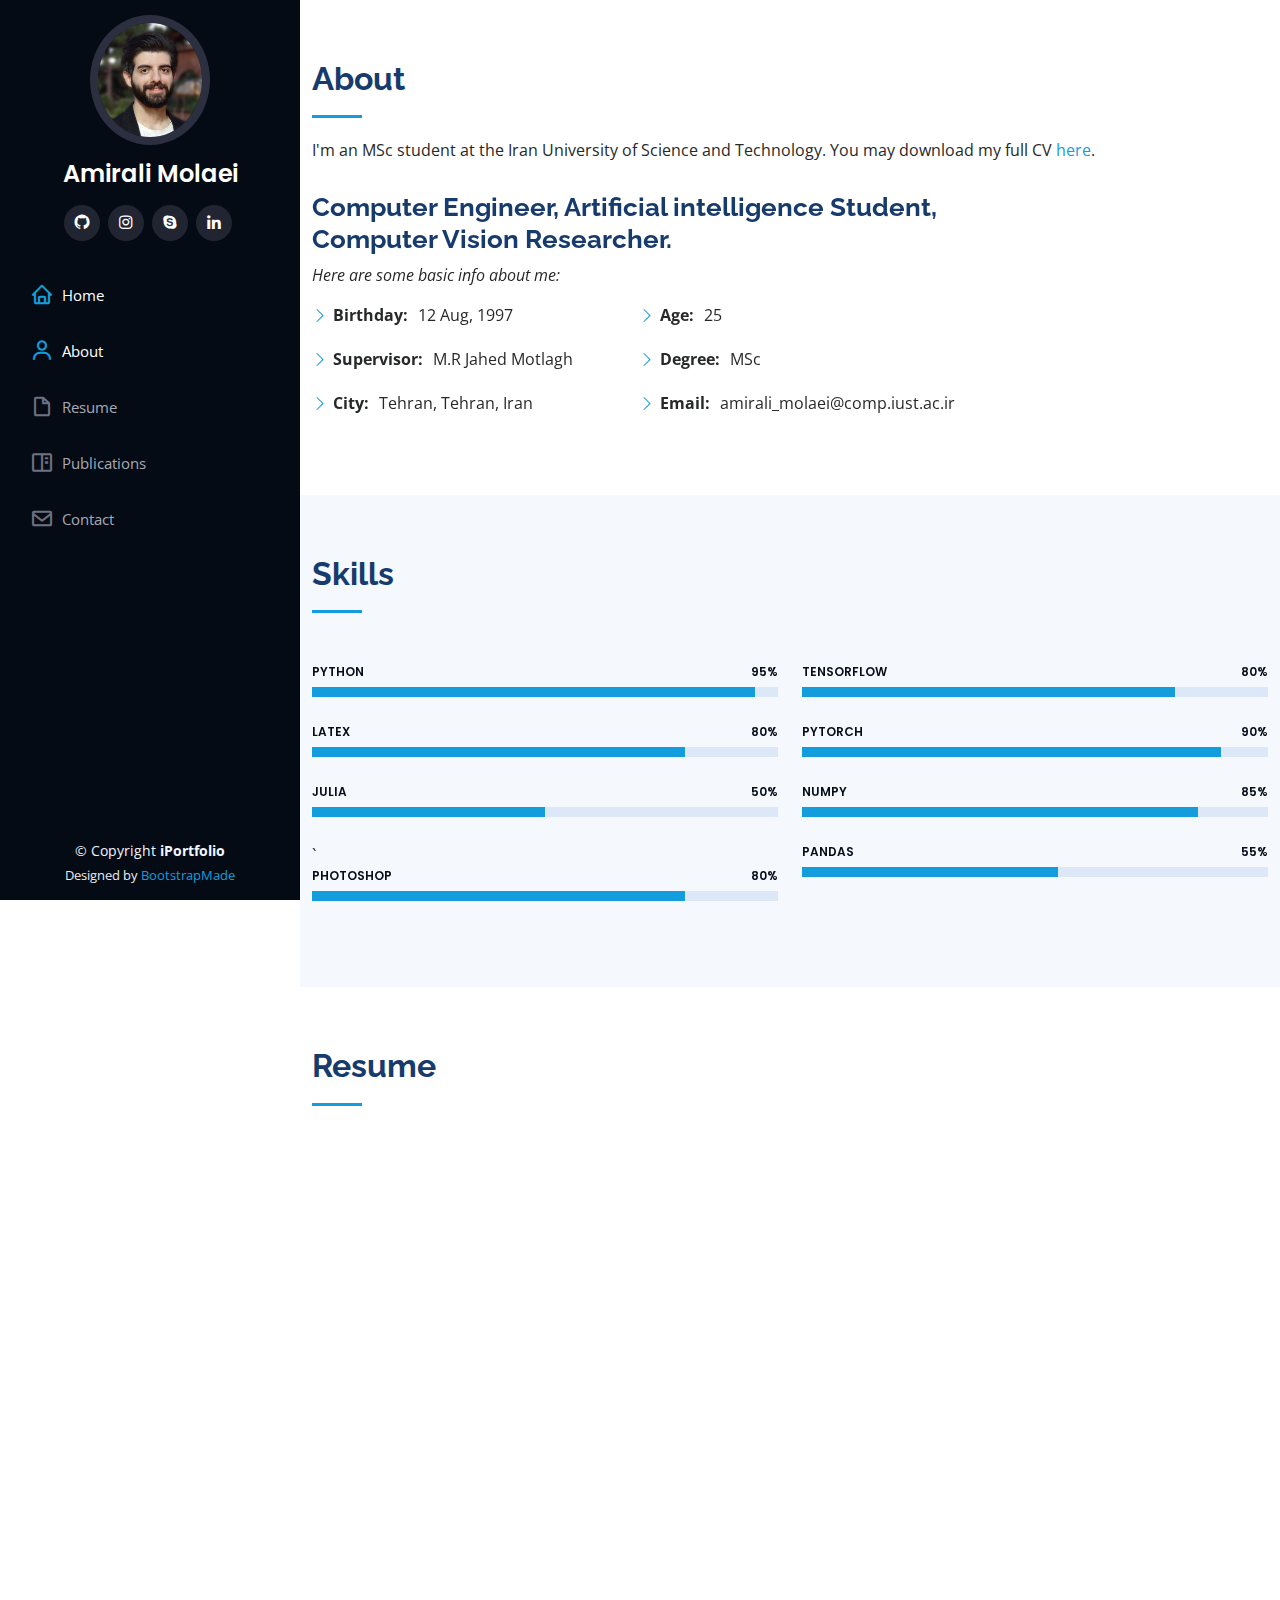
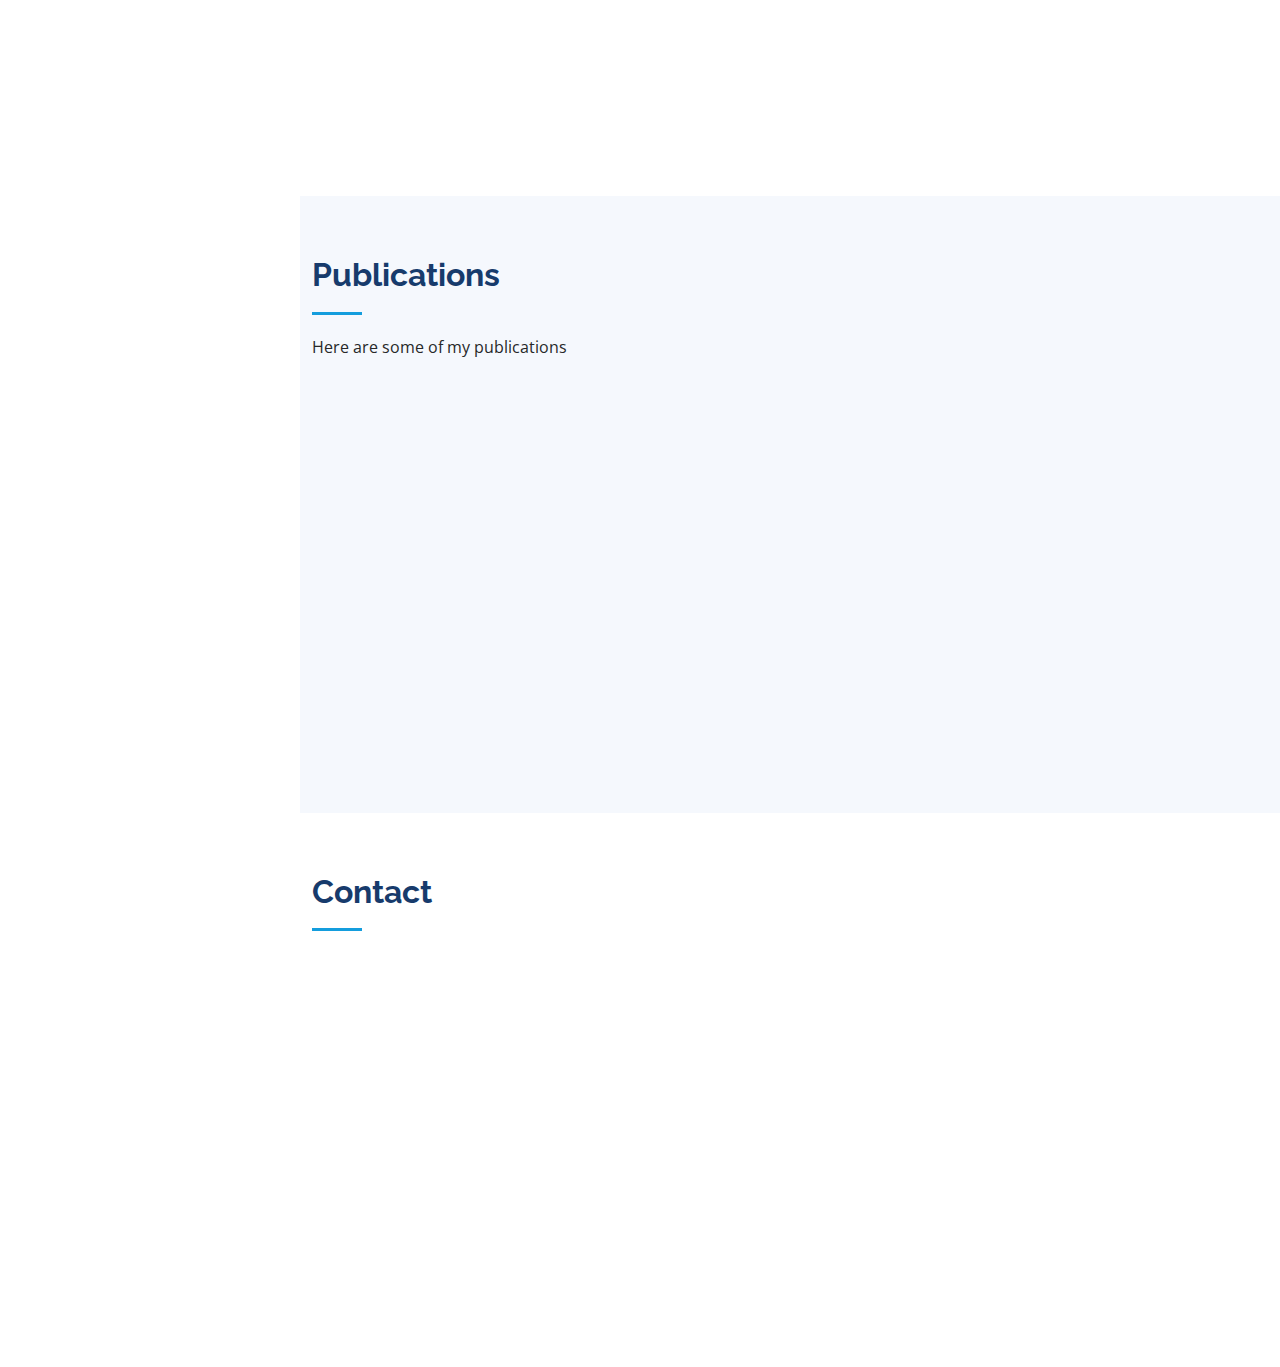
==== index.html @ cfbe80a5 "Update index.html" ====
<!DOCTYPE html>
<html lang="en">

<head>
  <meta charset="utf-8">
  <meta content="width=device-width, initial-scale=1.0" name="viewport">

  <title>Amirali Molaei</title>
  <meta content="" name="description">
  <meta content="" name="keywords">

  <!-- Favicons -->
  <link href="Images/Letter.jpg" rel="icon">
  <link href="Images/Icon.jpg" rel="apple-touch-icon">

  <!-- Google Fonts -->
  <link href="https://fonts.googleapis.com/css?family=Open+Sans:300,300i,400,400i,600,600i,700,700i|Raleway:300,300i,400,400i,500,500i,600,600i,700,700i|Poppins:300,300i,400,400i,500,500i,600,600i,700,700i" rel="stylesheet">

  <!-- Vendor CSS Files -->
  <link href="assets/vendor/aos/aos.css" rel="stylesheet">
  <link href="assets/vendor/bootstrap/css/bootstrap.min.css" rel="stylesheet">
  <link href="assets/vendor/bootstrap-icons/bootstrap-icons.css" rel="stylesheet">
  <link href="assets/vendor/boxicons/css/boxicons.min.css" rel="stylesheet">
  <link href="assets/vendor/glightbox/css/glightbox.min.css" rel="stylesheet">
  <link href="assets/vendor/swiper/swiper-bundle.min.css" rel="stylesheet">

  <!-- Template Main CSS File -->
  <link href="assets/css/style.css" rel="stylesheet">

  <!-- =======================================================
  * Template Name: iPortfolio - v3.10.0
  * Template URL: https://bootstrapmade.com/iportfolio-bootstrap-portfolio-websites-template/
  * Author: BootstrapMade.com
  * License: https://bootstrapmade.com/license/
  ======================================================== -->
</head>

<body>

  <!-- ======= Mobile nav toggle button ======= -->
  <i class="bi bi-list mobile-nav-toggle d-xl-none"></i>

  <!-- ======= Header ======= -->
  <header id="header">
    <div class="d-flex flex-column">

      <div class="profile">
        <img src="Images/profile.jpg" alt="" class="img-fluid rounded-circle">
        <h1 class="text-light"><a href="index.html">Amirali Molaei</a></h1>
        <div class="social-links mt-3 text-center">
          <a href="https://github.com/AmiraliMolaei" class="github"><i class="bx bxl-github"></i></a>
          <a href="https://instagram.com/amirali_molaei" class="instagram"><i class="bx bxl-instagram"></i></a>
          <a href="https://join.skype.com/invite/HNROWaKJ2WNg" class="google-plus"><i class="bx bxl-skype"></i></a>
          <a href="https://www.linkedin.com/in/amirali-molaei-1bbb83159/" class="linkedin"><i class="bx bxl-linkedin"></i></a>
        </div>
      </div>

      <nav id="navbar" class="nav-menu navbar">
        <ul>
          <li><a href="#hero" class="nav-link scrollto active"><i class="bx bx-home"></i> <span>Home</span></a></li>
          <li><a href="#about" class="nav-link scrollto"><i class="bx bx-user"></i> <span>About</span></a></li>
          <li><a href="#resume" class="nav-link scrollto"><i class="bx bx-file-blank"></i> <span>Resume</span></a></li>
          <li><a href="#publications" class="nav-link scrollto"><i class="bx bx-book-content"></i> <span>Publications</span></a></li>
          <!-- <li><a href="#services" class="nav-link scrollto"><i class="bx bx-server"></i> <span>Services</span></a></li> -->
          <li><a href="#contact" class="nav-link scrollto"><i class="bx bx-envelope"></i> <span>Contact</span></a></li>
        </ul>
      </nav><!-- .nav-menu -->
    </div>
  </header><!-- End Header -->

  <main id="main">

    <!-- ======= About Section ======= -->
    <section id="about" class="about">
      <div class="container">

        <div class="section-title">
          <h2>About</h2>
          <p>I'm an MSc student at the Iran University of Science and Technology. You may download my full CV <a href="./CV.pdf">here</a>.</p>
        </div>

        <div class="row">
          
          <div class="col-lg-8 pt-4 pt-lg-0 content" data-aos="fade-right">
            <h3>Computer Engineer, Artificial intelligence Student, Computer Vision Researcher.</h3>
            <p class="fst-italic">
              Here are some basic info about me:
            </p>
            <div class="row">
              <div class="col-lg-6">
                <ul>
                  <li><i class="bi bi-chevron-right"></i> <strong>Birthday:</strong> <span>12 Aug, 1997</span></li>
                  <li><i class="bi bi-chevron-right"></i> <strong>Supervisor:</strong> <span>M.R Jahed Motlagh</span></li>
                  <li><i class="bi bi-chevron-right"></i> <strong>City:</strong> <span>Tehran, Tehran, Iran</span></li>
                  <!-- <li><i class="bi bi-chevron-right"></i> <strong>Website:</strong> <span></span></li> -->
                  
                </ul>
              </div>
              <div class="col-lg-6">
                <ul>
                  <li><i class="bi bi-chevron-right"></i> <strong>Age:</strong> <span>25</span></li>
                  <li><i class="bi bi-chevron-right"></i> <strong>Degree:</strong> <span>MSc</span></li>
                  <li><i class="bi bi-chevron-right"></i> <strong>Email:</strong> <span>amirali_molaei@comp.iust.ac.ir</span></li>
                  <!-- <li><i class="bi bi-chevron-right"></i> <strong>Freelance:</strong> <span>Available</span></li> -->
                </ul>
              </div>
            </div>
            <p>
            
            </p>
          </div>
	<div class="col-lg-4" data-aos="fade-left">
            <img src="Images/20230603_201415_01.jpg" class="img-fluid" alt="" width="300">
         </div>
        </div>

      </div>
    </section><!-- End About Section -->

    <!-- ======= Facts Section ======= -->
    <!-- <section id="facts" class="facts">
      <div class="container">

        <div class="section-title">
          <h2>Facts</h2>
          <p>Magnam dolores commodi suscipit. Necessitatibus eius consequatur ex aliquid fuga eum quidem. Sit sint consectetur velit. Quisquam quos quisquam cupiditate. Et nemo qui impedit suscipit alias ea. Quia fugiat sit in iste officiis commodi quidem hic quas.</p>
        </div>

        <div class="row no-gutters">

          <div class="col-lg-3 col-md-6 d-md-flex align-items-md-stretch" data-aos="fade-up">
            <div class="count-box">
              <i class="bi bi-emoji-smile"></i>
              <span data-purecounter-start="0" data-purecounter-end="232" data-purecounter-duration="1" class="purecounter"></span>
              <p><strong>Happy Clients</strong> consequuntur quae</p>
            </div>
          </div>

          <div class="col-lg-3 col-md-6 d-md-flex align-items-md-stretch" data-aos="fade-up" data-aos-delay="100">
            <div class="count-box">
              <i class="bi bi-journal-richtext"></i>
              <span data-purecounter-start="0" data-purecounter-end="521" data-purecounter-duration="1" class="purecounter"></span>
              <p><strong>Projects</strong> adipisci atque cum quia aut</p>
            </div>
          </div>

          <div class="col-lg-3 col-md-6 d-md-flex align-items-md-stretch" data-aos="fade-up" data-aos-delay="200">
            <div class="count-box">
              <i class="bi bi-headset"></i>
              <span data-purecounter-start="0" data-purecounter-end="1453" data-purecounter-duration="1" class="purecounter"></span>
              <p><strong>Hours Of Support</strong> aut commodi quaerat</p>
            </div>
          </div>

          <div class="col-lg-3 col-md-6 d-md-flex align-items-md-stretch" data-aos="fade-up" data-aos-delay="300">
            <div class="count-box">
              <i class="bi bi-people"></i>
              <span data-purecounter-start="0" data-purecounter-end="32" data-purecounter-duration="1" class="purecounter"></span>
              <p><strong>Hard Workers</strong> rerum asperiores dolor</p>
            </div>
          </div>

        </div>

      </div>
    </section> -->

    <!-- ======= Skills Section ======= -->
    <section id="skills" class="skills section-bg">
      <div class="container">

        <div class="section-title">
          <h2>Skills</h2>
          <!-- <p>I started programming at the age of 12.</p> -->
        </div>

        <div class="row skills-content">

          <div class="col-lg-6" data-aos="fade-up">

            <div class="progress">
              <span class="skill">Python<i class="val">95%</i></span>
              <div class="progress-bar-wrap">
                <div class="progress-bar" role="progressbar" aria-valuenow="95" aria-valuemin="0" aria-valuemax="100"></div>
              </div>
            </div>
		  
            <div class="progress">
              <span class="skill">LaTeX<i class="val">80%</i></span>
              <div class="progress-bar-wrap">
                <div class="progress-bar" role="progressbar" aria-valuenow="80" aria-valuemin="0" aria-valuemax="100"></div>
              </div>
            </div>

	   <div class="progress">
              <span class="skill">Julia<i class="val">50%</i></span>
              <div class="progress-bar-wrap">
                <div class="progress-bar" role="progressbar" aria-valuenow="50" aria-valuemin="0" aria-valuemax="100"></div>
              </div>
           </div>

	`  <div class="progress">
              <span class="skill">PhotoShop<i class="val">80%</i></span>
              <div class="progress-bar-wrap">
                <div class="progress-bar" role="progressbar" aria-valuenow="80" aria-valuemin="0" aria-valuemax="100"></div>
              </div>
           </div>


          </div>

          <div class="col-lg-6" data-aos="fade-up" data-aos-delay="100">

            <div class="progress">
              <span class="skill">TensorFlow <i class="val">80%</i></span>
              <div class="progress-bar-wrap">
                <div class="progress-bar" role="progressbar" aria-valuenow="80" aria-valuemin="0" aria-valuemax="100"></div>
              </div>
            </div>

            <div class="progress">
              <span class="skill">PyTorch <i class="val">90%</i></span>
              <div class="progress-bar-wrap">
                <div class="progress-bar" role="progressbar" aria-valuenow="90" aria-valuemin="0" aria-valuemax="100"></div>
              </div>
            </div>

            <div class="progress">
              <span class="skill">NumPy <i class="val">85%</i></span>
              <div class="progress-bar-wrap">
                <div class="progress-bar" role="progressbar" aria-valuenow="85" aria-valuemin="0" aria-valuemax="100"></div>
              </div>
            </div>

            <div class="progress">
              <span class="skill">Pandas <i class="val">55%</i></span>
              <div class="progress-bar-wrap">
                <div class="progress-bar" role="progressbar" aria-valuenow="55" aria-valuemin="0" aria-valuemax="100"></div>
              </div>
            </div>

          </div>

        </div>

      </div>
    </section><!-- End Skills Section -->

    <!-- ======= Resume Section ======= -->
    <section id="resume" class="resume">
      <div class="container">

        <div class="section-title">
          <h2>Resume</h2>
          <!-- <p></p> -->
        </div>

        <div class="row">
          <div class="col-lg-6" data-aos="fade-up">
            <h3 class="resume-title">Sumary</h3>
            <div class="resume-item pb-0">
              <h4>Amirali Molaei</h4>
              <p><em>Currently, an MSc student at the Iran University of Science and Technology. 
		      My research is concentrated on developing Scene Recognition systems offering accurate and explainable recognition, 
		      as well as the application of computer vision algorithms in the field of medicine, such as Vision Transformers and Implicit Neural Representations.</em></p>
	      <p><em>I'm also familiar with the implementation of Tranformer models in various Natural Language Tasks and Reinforcement Learning algorithms.</em></p>
              <ul>
                <li>Tehran, Iran</li>
                <li>amirali_molaei@comp.iust.ac.ir</li>
              </ul>
            </div>
	 </div>
	 <div class="col-lg-6" data-aos="fade-up">
            <h3 class="resume-title">Education</h3>

            <div class="resume-item">
              <h4>MSc of Computer Science</h4>
              <h5>2020 - present</h5>
              <p><em>Iran University of Science and Technology, Tehran, Iran</em></p>
              <p>Started my master program in Artificial Intelligence with Dr. M.R Jahed Motlagh as my superviser. 
		      My thesis focuses on designing Transformer-based models using a contrastive learning approach to detect sarcasm in natural language texts.</p>
            </div>
            
            <div class="resume-item">
              <h4>Bachelors' Degree in Mechanical Engineering</h4>
              <h5>2015 - 2019</h5>
              <p><em>Islamic Azad University, Tehran, Iran</em></p>
              <p></p>
            </div>

            <div class="resume-item">
              <h4>Highschool</h4>
              <h5>2012 - 2015</h5>
              <p><em>Seyyed Razi highschool, Tehran, Iran</em></p>
              <p></p>
            </div>
            
          </div>
      </div>
    </div>
    </section><!-- End Resume Section -->

    <!-- ======= Portfolio Section ======= -->
    <!-- <section id="publications" class="portfolio section-bg">
      <div class="container">

        <div class="section-title">
          <h2>Publications</h2>
          <p>Magnam dolores commodi suscipit. Necessitatibus eius consequatur ex aliquid fuga eum quidem. Sit sint consectetur velit. Quisquam quos quisquam cupiditate. Et nemo qui impedit suscipit alias ea. Quia fugiat sit in iste officiis commodi quidem hic quas.</p>
        </div>

        <div class="row" data-aos="fade-up">
          <div class="col-lg-12 d-flex justify-content-center">
            <ul id="portfolio-flters">
              <li data-filter="*" class="filter-active">All</li>
              <li data-filter=".filter-app">App</li>
              <li data-filter=".filter-card">Card</li>
              <li data-filter=".filter-web">Web</li>
            </ul>
          </div>
        </div>

        <div class="row portfolio-container" data-aos="fade-up" data-aos-delay="100">

          <div class="col-lg-4 col-md-6 portfolio-item filter-app">
            <div class="portfolio-wrap">
              <img src="assets/img/portfolio/portfolio-1.jpg" class="img-fluid" alt="">
              <div class="portfolio-links">
                <a href="assets/img/portfolio/portfolio-1.jpg" data-gallery="portfolioGallery" class="portfolio-lightbox" title="App 1"><i class="bx bx-plus"></i></a>
                <a href="portfolio-details.html" title="More Details"><i class="bx bx-link"></i></a>
              </div>
            </div>
          </div>

          <div class="col-lg-4 col-md-6 portfolio-item filter-web">
            <div class="portfolio-wrap">
              <img src="assets/img/portfolio/portfolio-2.jpg" class="img-fluid" alt="">
              <div class="portfolio-links">
                <a href="assets/img/portfolio/portfolio-2.jpg" data-gallery="portfolioGallery" class="portfolio-lightbox" title="Web 3"><i class="bx bx-plus"></i></a>
                <a href="portfolio-details.html" title="More Details"><i class="bx bx-link"></i></a>
              </div>
            </div>
          </div>

          <div class="col-lg-4 col-md-6 portfolio-item filter-app">
            <div class="portfolio-wrap">
              <img src="assets/img/portfolio/portfolio-3.jpg" class="img-fluid" alt="">
              <div class="portfolio-links">
                <a href="assets/img/portfolio/portfolio-3.jpg" data-gallery="portfolioGallery" class="portfolio-lightbox" title="App 2"><i class="bx bx-plus"></i></a>
                <a href="portfolio-details.html" title="More Details"><i class="bx bx-link"></i></a>
              </div>
            </div>
          </div>

          <div class="col-lg-4 col-md-6 portfolio-item filter-card">
            <div class="portfolio-wrap">
              <img src="assets/img/portfolio/portfolio-4.jpg" class="img-fluid" alt="">
              <div class="portfolio-links">
                <a href="assets/img/portfolio/portfolio-4.jpg" data-gallery="portfolioGallery" class="portfolio-lightbox" title="Card 2"><i class="bx bx-plus"></i></a>
                <a href="portfolio-details.html" title="More Details"><i class="bx bx-link"></i></a>
              </div>
            </div>
          </div>

          <div class="col-lg-4 col-md-6 portfolio-item filter-web">
            <div class="portfolio-wrap">
              <img src="assets/img/portfolio/portfolio-5.jpg" class="img-fluid" alt="">
              <div class="portfolio-links">
                <a href="assets/img/portfolio/portfolio-5.jpg" data-gallery="portfolioGallery" class="portfolio-lightbox" title="Web 2"><i class="bx bx-plus"></i></a>
                <a href="portfolio-details.html" title="More Details"><i class="bx bx-link"></i></a>
              </div>
            </div>
          </div>

          <div class="col-lg-4 col-md-6 portfolio-item filter-app">
            <div class="portfolio-wrap">
              <img src="assets/img/portfolio/portfolio-6.jpg" class="img-fluid" alt="">
              <div class="portfolio-links">
                <a href="assets/img/portfolio/portfolio-6.jpg" data-gallery="portfolioGallery" class="portfolio-lightbox" title="App 3"><i class="bx bx-plus"></i></a>
                <a href="portfolio-details.html" title="More Details"><i class="bx bx-link"></i></a>
              </div>
            </div>
          </div>

          <div class="col-lg-4 col-md-6 portfolio-item filter-card">
            <div class="portfolio-wrap">
              <img src="assets/img/portfolio/portfolio-7.jpg" class="img-fluid" alt="">
              <div class="portfolio-links">
                <a href="assets/img/portfolio/portfolio-7.jpg" data-gallery="portfolioGallery" class="portfolio-lightbox" title="Card 1"><i class="bx bx-plus"></i></a>
                <a href="portfolio-details.html" title="More Details"><i class="bx bx-link"></i></a>
              </div>
            </div>
          </div>

          <div class="col-lg-4 col-md-6 portfolio-item filter-card">
            <div class="portfolio-wrap">
              <img src="assets/img/portfolio/portfolio-8.jpg" class="img-fluid" alt="">
              <div class="portfolio-links">
                <a href="assets/img/portfolio/portfolio-8.jpg" data-gallery="portfolioGallery" class="portfolio-lightbox" title="Card 3"><i class="bx bx-plus"></i></a>
                <a href="portfolio-details.html" title="More Details"><i class="bx bx-link"></i></a>
              </div>
            </div>
          </div>

          <div class="col-lg-4 col-md-6 portfolio-item filter-web">
            <div class="portfolio-wrap">
              <img src="assets/img/portfolio/portfolio-9.jpg" class="img-fluid" alt="">
              <div class="portfolio-links">
                <a href="assets/img/portfolio/portfolio-9.jpg" data-gallery="portfolioGallery" class="portfolio-lightbox" title="Web 3"><i class="bx bx-plus"></i></a>
                <a href="portfolio-details.html" title="More Details"><i class="bx bx-link"></i></a>
              </div>
            </div>
          </div>

        </div>

      </div>
    </section> --> <!-- End Portfolio Section-->

    <!-- ======= Services Section ======= -->
    <!-- <section id="services" class="services">
      <div class="container">

        <div class="section-title">
          <h2>Services</h2>
          <p>Magnam dolores commodi suscipit. Necessitatibus eius consequatur ex aliquid fuga eum quidem. Sit sint consectetur velit. Quisquam quos quisquam cupiditate. Et nemo qui impedit suscipit alias ea. Quia fugiat sit in iste officiis commodi quidem hic quas.</p>
        </div>

        <div class="row">
          <div class="col-lg-4 col-md-6 icon-box" data-aos="fade-up">
            <div class="icon"><i class="bi bi-briefcase"></i></div>
            <h4 class="title"><a href="">Lorem Ipsum</a></h4>
            <p class="description">Voluptatum deleniti atque corrupti quos dolores et quas molestias excepturi sint occaecati cupiditate non provident</p>
          </div>
          <div class="col-lg-4 col-md-6 icon-box" data-aos="fade-up" data-aos-delay="100">
            <div class="icon"><i class="bi bi-card-checklist"></i></div>
            <h4 class="title"><a href="">Dolor Sitema</a></h4>
            <p class="description">Minim veniam, quis nostrud exercitation ullamco laboris nisi ut aliquip ex ea commodo consequat tarad limino ata</p>
          </div>
          <div class="col-lg-4 col-md-6 icon-box" data-aos="fade-up" data-aos-delay="200">
            <div class="icon"><i class="bi bi-bar-chart"></i></div>
            <h4 class="title"><a href="">Sed ut perspiciatis</a></h4>
            <p class="description">Duis aute irure dolor in reprehenderit in voluptate velit esse cillum dolore eu fugiat nulla pariatur</p>
          </div>
          <div class="col-lg-4 col-md-6 icon-box" data-aos="fade-up" data-aos-delay="300">
            <div class="icon"><i class="bi bi-binoculars"></i></div>
            <h4 class="title"><a href="">Magni Dolores</a></h4>
            <p class="description">Excepteur sint occaecat cupidatat non proident, sunt in culpa qui officia deserunt mollit anim id est laborum</p>
          </div>
          <div class="col-lg-4 col-md-6 icon-box" data-aos="fade-up" data-aos-delay="400">
            <div class="icon"><i class="bi bi-brightness-high"></i></div>
            <h4 class="title"><a href="">Nemo Enim</a></h4>
            <p class="description">At vero eos et accusamus et iusto odio dignissimos ducimus qui blanditiis praesentium voluptatum deleniti atque</p>
          </div>
          <div class="col-lg-4 col-md-6 icon-box" data-aos="fade-up" data-aos-delay="500">
            <div class="icon"><i class="bi bi-calendar4-week"></i></div>
            <h4 class="title"><a href="">Eiusmod Tempor</a></h4>
            <p class="description">Et harum quidem rerum facilis est et expedita distinctio. Nam libero tempore, cum soluta nobis est eligendi</p>
          </div>
        </div>

      </div>
    </section> --> <!-- End Services Section-->

    <!-- ======= Testimonials Section ======= -->
    <section id="publications" class="testimonials section-bg">
      <div class="container">

        <div class="section-title">
          <h2>Publications</h2>
          <p>Here are some of my publications</p>
        </div>

        <div class="testimonials-slider swiper" data-aos="fade-up" data-aos-delay="100">
          <div class="swiper-wrapper">
            <div class="swiper-slide">
              <div class="testimonial-item" data-aos="fade-up">
              	<!-- <img src="assets/img/publications/pranc.png" /> -->
                <!-- <p>
                  <i class="bx bxs-quote-alt-left quote-icon-left"></i>
                  Proin iaculis purus consequat sem cure digni ssim donec porttitora entum suscipit rhoncus. Accusantium quam, ultricies eget id, aliquam eget nibh et. Maecen aliquam, risus at semper.
                  <i class="bx bxs-quote-alt-right quote-icon-right"></i>
                 </p>-->
                <a href="https://arxiv.org/abs/2307.12442" target="blank"><img src="assets/img/publications/EnTri.jpg" class="testimonial-img" alt=""></a>
                <h3>EnTri: Ensemble Learning with Tri-level Representations for Explainable Scene Recognition</h3>
                <h4>arxiv</h4>
              </div>
            </div>
        
            <div class="swiper-slide">
              <div class="testimonial-item" data-aos="fade-up" data-aos-delay="100">
                <!-- <p>
                  <i class="bx bxs-quote-alt-left quote-icon-left"></i>
                  Export tempor illum tamen malis malis eram quae irure esse labore quem cillum quid cillum eram malis quorum velit fore eram velit sunt aliqua noster fugiat irure amet legam anim culpa.
                  <i class="bx bxs-quote-alt-right quote-icon-right"></i>
                </p>
                <img src="assets/img/testimonials/testimonials-2.jpg" class="testimonial-img" alt=""> -->
                <a href="https://arxiv.org/abs/2307.10003" target="blank"> <img src="assets/img/publications/TbExplain.jpg" class="testimonial-img" alt=""></a>
	    
                <h3>TbExplain: A Text-based Explanation Method for Scene Classification Models with the Statistical Prediction Correction</h3>
                <h4>arxiv</h4>
              </div>
            </div>
        
            <div class="swiper-slide">
              <div class="testimonial-item" data-aos="fade-up" data-aos-delay="200">
                <!-- <p>
                  <i class="bx bxs-quote-alt-left quote-icon-left"></i>
                  Enim nisi quem export duis labore cillum quae magna enim sint quorum nulla quem veniam duis minim tempor labore quem eram duis noster aute amet eram fore quis sint minim.
                  <i class="bx bxs-quote-alt-right quote-icon-right"></i>
                </p>
                <img src="assets/img/testimonials/testimonials-3.jpg" class="testimonial-img" alt=""> -->
                <a href="https://arxiv.org/abs/2301.03505" target="blank">   <img src="assets/img/publications/Transformers.png" class="testimonial-img" alt=""></a>
                <h3>Advances in medical image analysis with vision transformers: A comprehensive review</h3>
                <h4>arXiv</h4>
              </div>
            </div>

	    <div class="swiper-slide">
              <div class="testimonial-item" data-aos="fade-up" data-aos-delay="200">
                <!-- <p>
                  <i class="bx bxs-quote-alt-left quote-icon-left"></i>
                  Enim nisi quem export duis labore cillum quae magna enim sint quorum nulla quem veniam duis minim tempor labore quem eram duis noster aute amet eram fore quis sint minim.
                  <i class="bx bxs-quote-alt-right quote-icon-right"></i>
                </p>
                <img src="assets/img/testimonials/testimonials-3.jpg" class="testimonial-img" alt=""> -->
                <a href="https://arxiv.org/abs/2307.16142" target="blank">   <img src="assets/img/publications/INR.jpg" class="testimonial-img" alt=""></a>
                <h3>Implicit Neural Representation in Medical Imaging: A Comparative Survey</h3>
                <h4>arXiv</h4>
              </div>
            </div>
	        
            <!-- <div class="swiper-slide">
              <div class="testimonial-item" data-aos="fade-up" data-aos-delay="400">
                <p>
                  <i class="bx bxs-quote-alt-left quote-icon-left"></i>
                  Quis quorum aliqua sint quem legam fore sunt eram irure aliqua veniam tempor noster veniam enim culpa labore duis sunt culpa nulla illum cillum fugiat legam esse veniam culpa fore nisi cillum quid.
                  <i class="bx bxs-quote-alt-right quote-icon-right"></i>
                </p>
                <img src="assets/img/testimonials/testimonials-5.jpg" class="testimonial-img" alt="">
                <h3>John Larson</h3>
                <h4>Entrepreneur</h4>
              </div>
            </div> -->

          </div>
          <div class="swiper-pagination"></div>
        </div>

      </div>
    </section>   <!--End Testimonials Section -->

    <!-- ======= Contact Section ======= -->
    <section id="contact" class="contact">
      <div class="container">

        <div class="section-title">
          <h2>Contact</h2>
        </div>

        <div class="row" data-aos="fade-in">

          <div class="col-lg-12 d-flex align-items-stretch">
            <div class="info">
              <div class="email">
                <i class="bi bi-envelope"></i>
                <h4>Email:</h4>
                <p>amirali_molaei@comp.iust.ac.ir<br>
		molaeiamirali@gmail.com</p>
		<h4>Telegram:</h4>
		<p>amiraliMLE</p>
		      
              </div>

              <!-- <div class="phone">
                <i class="bi bi-phone"></i>
                <h4>Call:</h4>
                <p>+989965717769</p>
              </div> -->
            </div>

          </div>

          <!-- <div class="col-lg-7 mt-5 mt-lg-0 d-flex align-items-stretch">
            <form action="forms/contact.php" method="post" role="form" class="php-email-form">
              <div class="row">
                <div class="form-group col-md-6">
                  <label for="name">Your Name</label>
                  <input type="text" name="name" class="form-control" id="name" required>
                </div>
                <div class="form-group col-md-6">
                  <label for="name">Your Email</label>
                  <input type="email" class="form-control" name="email" id="email" required>
                </div>
              </div>
              <div class="form-group">
                <label for="name">Subject</label>
                <input type="text" class="form-control" name="subject" id="subject" required>
              </div>
              <div class="form-group">
                <label for="name">Message</label>
                <textarea class="form-control" name="message" rows="10" required></textarea>
              </div>
              <div class="my-3">
                <div class="loading">Loading</div>
                <div class="error-message"></div>
                <div class="sent-message">Your message has been sent. Thank you!</div>
              </div>
              <div class="text-center"><button type="submit">Send Message</button></div>
            </form>
          </div> -->

        </div>

      </div>
    </section><!-- End Contact Section -->

  </main><!-- End #main -->

  <!-- ======= Footer ======= -->
  <footer id="footer">
    <div class="container">
      <div class="copyright">
        &copy; Copyright <strong><span>iPortfolio</span></strong>
      </div>
      <div class="credits">
        <!-- All the links in the footer should remain intact. -->
        <!-- You can delete the links only if you purchased the pro version. -->
        <!-- Licensing information: https://bootstrapmade.com/license/ -->
        <!-- Purchase the pro version with working PHP/AJAX contact form: https://bootstrapmade.com/iportfolio-bootstrap-portfolio-websites-template/ -->
        Designed by <a href="https://bootstrapmade.com/">BootstrapMade</a>
      </div>
    </div>
  </footer><!-- End  Footer -->

  <a href="#" class="back-to-top d-flex align-items-center justify-content-center"><i class="bi bi-arrow-up-short"></i></a>

  <!-- Vendor JS Files -->
  <script src="assets/vendor/purecounter/purecounter_vanilla.js"></script>
  <script src="assets/vendor/aos/aos.js"></script>
  <script src="assets/vendor/bootstrap/js/bootstrap.bundle.min.js"></script>
  <script src="assets/vendor/glightbox/js/glightbox.min.js"></script>
  <script src="assets/vendor/isotope-layout/isotope.pkgd.min.js"></script>
  <script src="assets/vendor/swiper/swiper-bundle.min.js"></script>
  <script src="assets/vendor/typed.js/typed.min.js"></script>
  <script src="assets/vendor/waypoints/noframework.waypoints.js"></script>
  <script src="assets/vendor/php-email-form/validate.js"></script>

  <!-- Template Main JS File -->
  <script src="assets/js/main.js"></script>

</body>

</html>
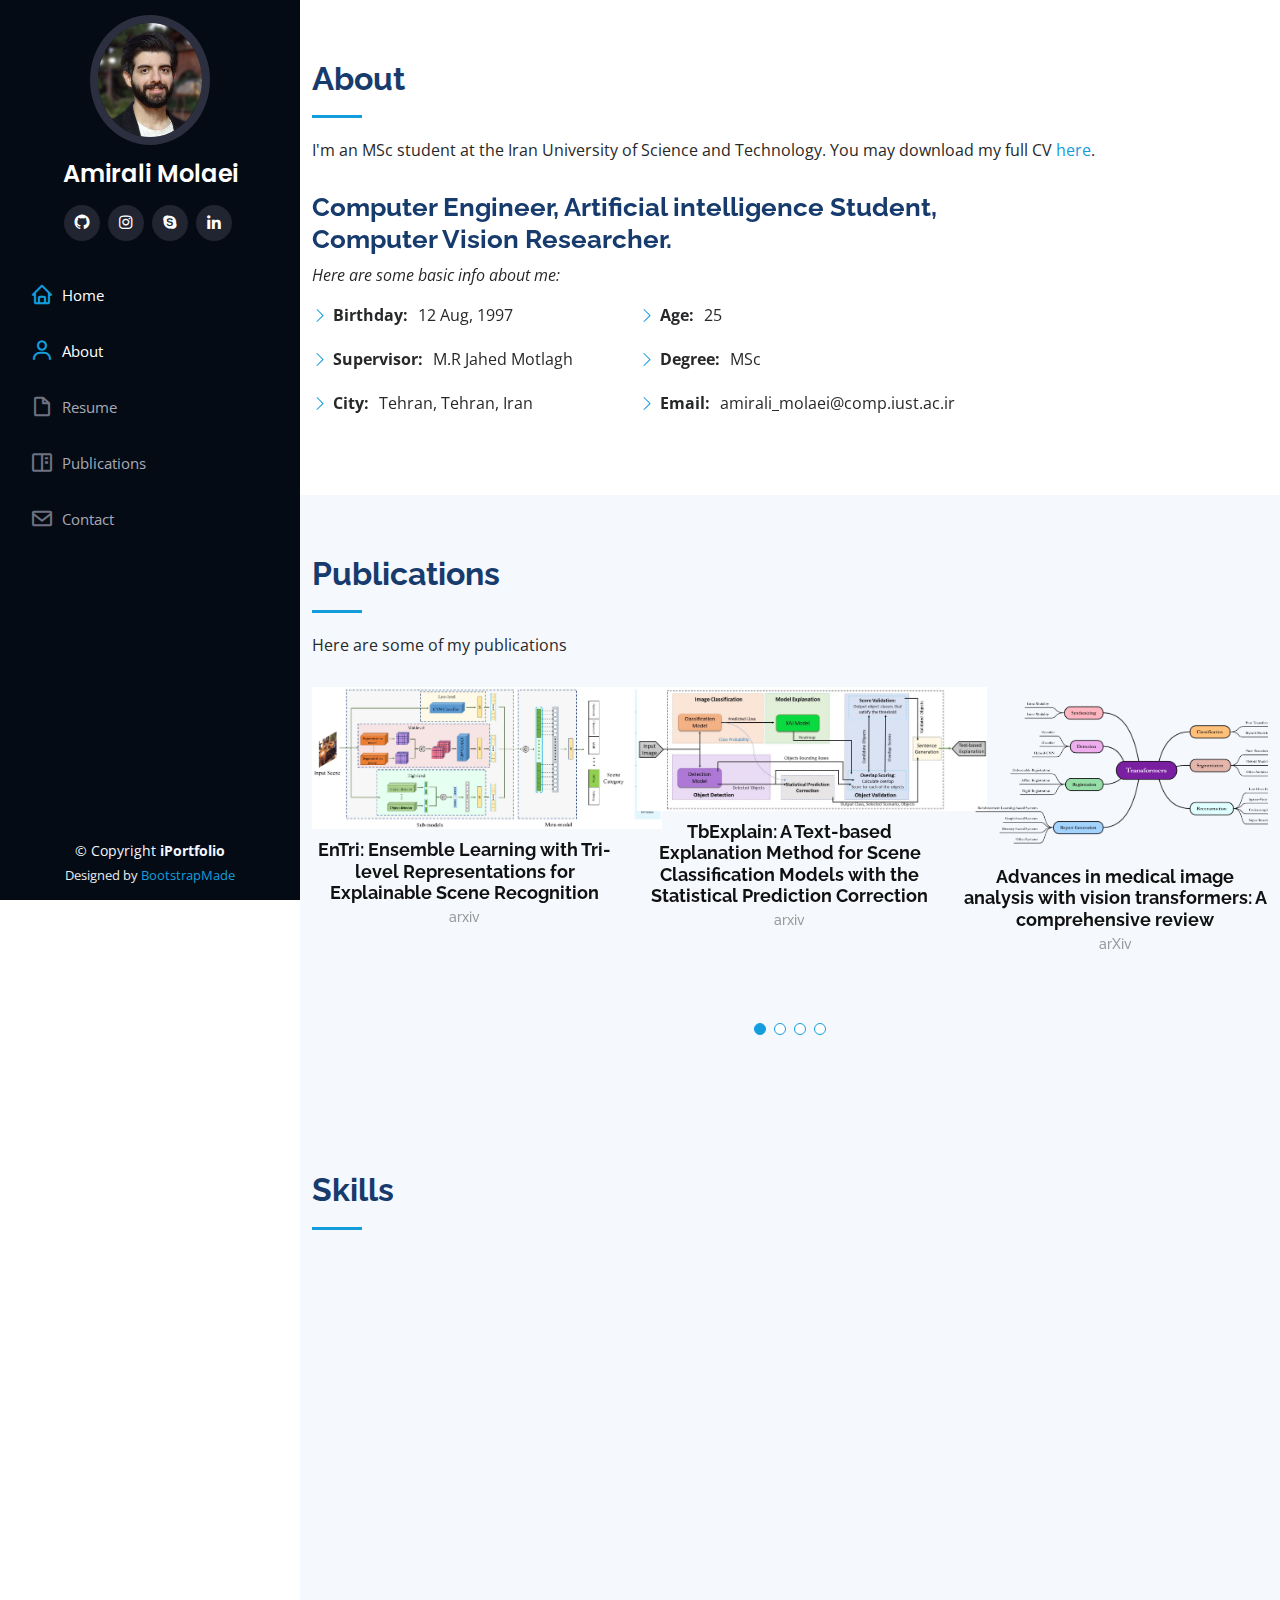
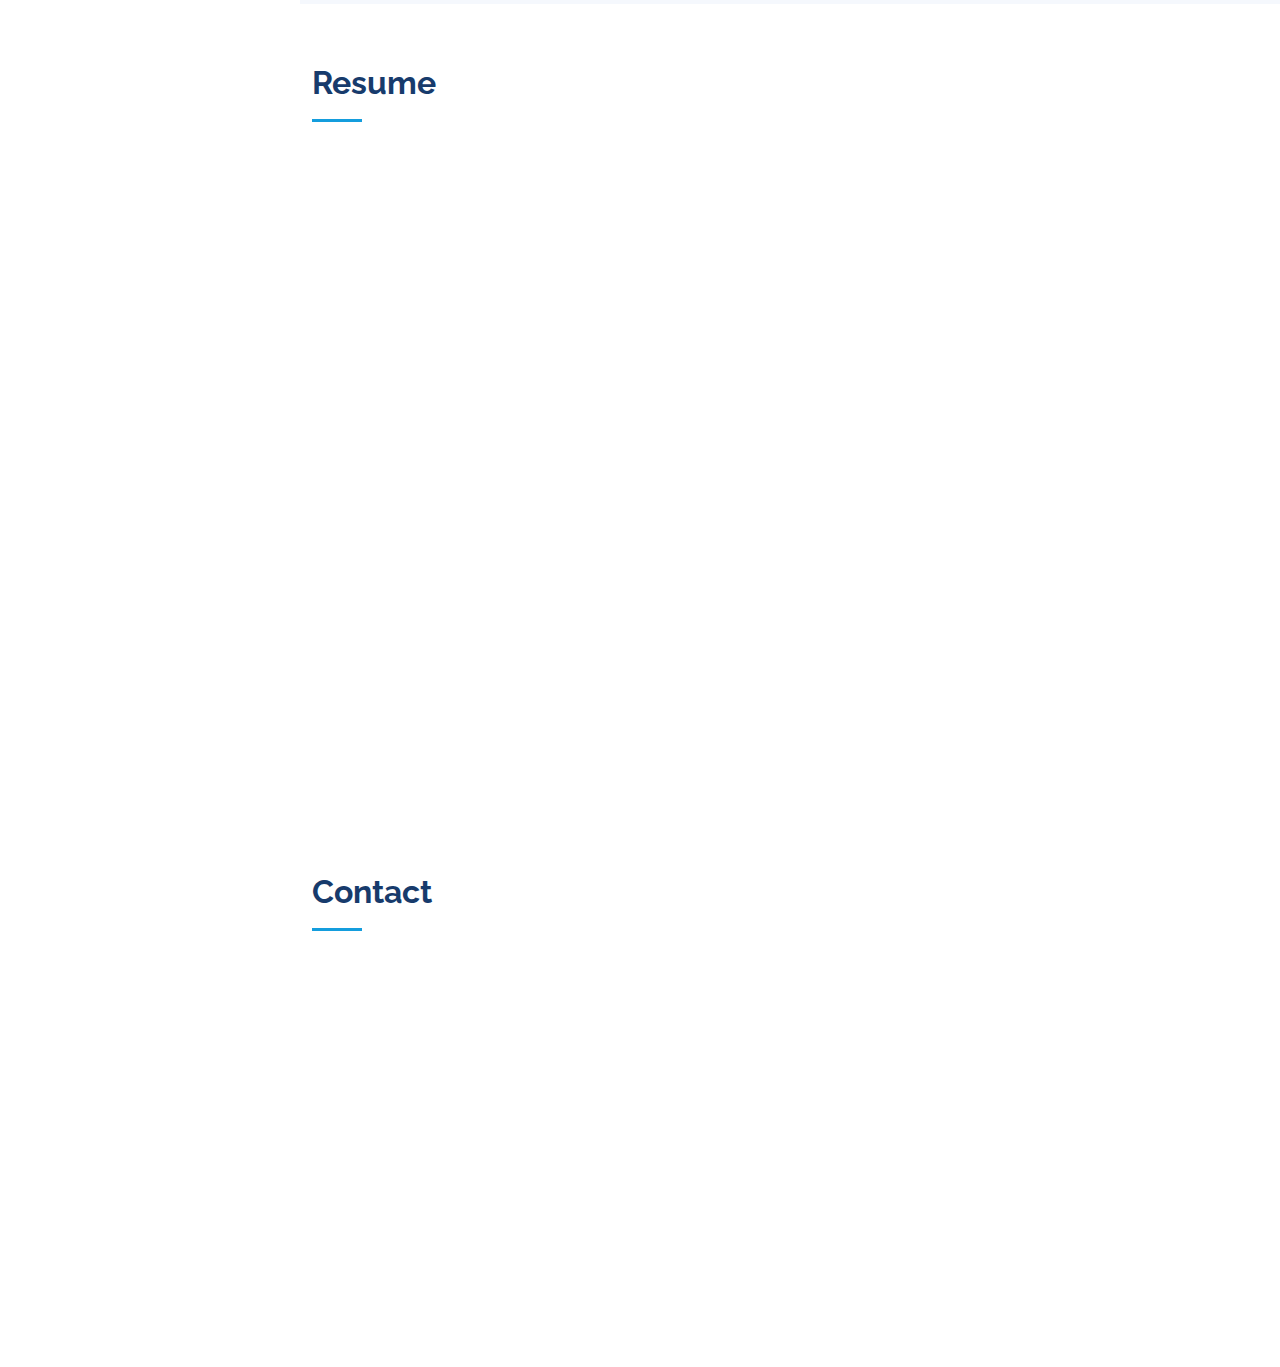
==== commit 7a6a5014: "Update index.html" ====
--- a/index.html
+++ b/index.html
@@ -164,6 +164,256 @@
 
       </div>
     </section> -->
+	  
+    <!-- ======= Portfolio Section ======= -->
+    <!-- <section id="publications" class="portfolio section-bg">
+      <div class="container">
+
+        <div class="section-title">
+          <h2>Publications</h2>
+          <p>Magnam dolores commodi suscipit. Necessitatibus eius consequatur ex aliquid fuga eum quidem. Sit sint consectetur velit. Quisquam quos quisquam cupiditate. Et nemo qui impedit suscipit alias ea. Quia fugiat sit in iste officiis commodi quidem hic quas.</p>
+        </div>
+
+        <div class="row" data-aos="fade-up">
+          <div class="col-lg-12 d-flex justify-content-center">
+            <ul id="portfolio-flters">
+              <li data-filter="*" class="filter-active">All</li>
+              <li data-filter=".filter-app">App</li>
+              <li data-filter=".filter-card">Card</li>
+              <li data-filter=".filter-web">Web</li>
+            </ul>
+          </div>
+        </div>
+
+        <div class="row portfolio-container" data-aos="fade-up" data-aos-delay="100">
+
+          <div class="col-lg-4 col-md-6 portfolio-item filter-app">
+            <div class="portfolio-wrap">
+              <img src="assets/img/portfolio/portfolio-1.jpg" class="img-fluid" alt="">
+              <div class="portfolio-links">
+                <a href="assets/img/portfolio/portfolio-1.jpg" data-gallery="portfolioGallery" class="portfolio-lightbox" title="App 1"><i class="bx bx-plus"></i></a>
+                <a href="portfolio-details.html" title="More Details"><i class="bx bx-link"></i></a>
+              </div>
+            </div>
+          </div>
+
+          <div class="col-lg-4 col-md-6 portfolio-item filter-web">
+            <div class="portfolio-wrap">
+              <img src="assets/img/portfolio/portfolio-2.jpg" class="img-fluid" alt="">
+              <div class="portfolio-links">
+                <a href="assets/img/portfolio/portfolio-2.jpg" data-gallery="portfolioGallery" class="portfolio-lightbox" title="Web 3"><i class="bx bx-plus"></i></a>
+                <a href="portfolio-details.html" title="More Details"><i class="bx bx-link"></i></a>
+              </div>
+            </div>
+          </div>
+
+          <div class="col-lg-4 col-md-6 portfolio-item filter-app">
+            <div class="portfolio-wrap">
+              <img src="assets/img/portfolio/portfolio-3.jpg" class="img-fluid" alt="">
+              <div class="portfolio-links">
+                <a href="assets/img/portfolio/portfolio-3.jpg" data-gallery="portfolioGallery" class="portfolio-lightbox" title="App 2"><i class="bx bx-plus"></i></a>
+                <a href="portfolio-details.html" title="More Details"><i class="bx bx-link"></i></a>
+              </div>
+            </div>
+          </div>
+
+          <div class="col-lg-4 col-md-6 portfolio-item filter-card">
+            <div class="portfolio-wrap">
+              <img src="assets/img/portfolio/portfolio-4.jpg" class="img-fluid" alt="">
+              <div class="portfolio-links">
+                <a href="assets/img/portfolio/portfolio-4.jpg" data-gallery="portfolioGallery" class="portfolio-lightbox" title="Card 2"><i class="bx bx-plus"></i></a>
+                <a href="portfolio-details.html" title="More Details"><i class="bx bx-link"></i></a>
+              </div>
+            </div>
+          </div>
+
+          <div class="col-lg-4 col-md-6 portfolio-item filter-web">
+            <div class="portfolio-wrap">
+              <img src="assets/img/portfolio/portfolio-5.jpg" class="img-fluid" alt="">
+              <div class="portfolio-links">
+                <a href="assets/img/portfolio/portfolio-5.jpg" data-gallery="portfolioGallery" class="portfolio-lightbox" title="Web 2"><i class="bx bx-plus"></i></a>
+                <a href="portfolio-details.html" title="More Details"><i class="bx bx-link"></i></a>
+              </div>
+            </div>
+          </div>
+
+          <div class="col-lg-4 col-md-6 portfolio-item filter-app">
+            <div class="portfolio-wrap">
+              <img src="assets/img/portfolio/portfolio-6.jpg" class="img-fluid" alt="">
+              <div class="portfolio-links">
+                <a href="assets/img/portfolio/portfolio-6.jpg" data-gallery="portfolioGallery" class="portfolio-lightbox" title="App 3"><i class="bx bx-plus"></i></a>
+                <a href="portfolio-details.html" title="More Details"><i class="bx bx-link"></i></a>
+              </div>
+            </div>
+          </div>
+
+          <div class="col-lg-4 col-md-6 portfolio-item filter-card">
+            <div class="portfolio-wrap">
+              <img src="assets/img/portfolio/portfolio-7.jpg" class="img-fluid" alt="">
+              <div class="portfolio-links">
+                <a href="assets/img/portfolio/portfolio-7.jpg" data-gallery="portfolioGallery" class="portfolio-lightbox" title="Card 1"><i class="bx bx-plus"></i></a>
+                <a href="portfolio-details.html" title="More Details"><i class="bx bx-link"></i></a>
+              </div>
+            </div>
+          </div>
+
+          <div class="col-lg-4 col-md-6 portfolio-item filter-card">
+            <div class="portfolio-wrap">
+              <img src="assets/img/portfolio/portfolio-8.jpg" class="img-fluid" alt="">
+              <div class="portfolio-links">
+                <a href="assets/img/portfolio/portfolio-8.jpg" data-gallery="portfolioGallery" class="portfolio-lightbox" title="Card 3"><i class="bx bx-plus"></i></a>
+                <a href="portfolio-details.html" title="More Details"><i class="bx bx-link"></i></a>
+              </div>
+            </div>
+          </div>
+
+          <div class="col-lg-4 col-md-6 portfolio-item filter-web">
+            <div class="portfolio-wrap">
+              <img src="assets/img/portfolio/portfolio-9.jpg" class="img-fluid" alt="">
+              <div class="portfolio-links">
+                <a href="assets/img/portfolio/portfolio-9.jpg" data-gallery="portfolioGallery" class="portfolio-lightbox" title="Web 3"><i class="bx bx-plus"></i></a>
+                <a href="portfolio-details.html" title="More Details"><i class="bx bx-link"></i></a>
+              </div>
+            </div>
+          </div>
+
+        </div>
+
+      </div>
+    </section> --> <!-- End Portfolio Section-->
+
+    <!-- ======= Services Section ======= -->
+    <!-- <section id="services" class="services">
+      <div class="container">
+
+        <div class="section-title">
+          <h2>Services</h2>
+          <p>Magnam dolores commodi suscipit. Necessitatibus eius consequatur ex aliquid fuga eum quidem. Sit sint consectetur velit. Quisquam quos quisquam cupiditate. Et nemo qui impedit suscipit alias ea. Quia fugiat sit in iste officiis commodi quidem hic quas.</p>
+        </div>
+
+        <div class="row">
+          <div class="col-lg-4 col-md-6 icon-box" data-aos="fade-up">
+            <div class="icon"><i class="bi bi-briefcase"></i></div>
+            <h4 class="title"><a href="">Lorem Ipsum</a></h4>
+            <p class="description">Voluptatum deleniti atque corrupti quos dolores et quas molestias excepturi sint occaecati cupiditate non provident</p>
+          </div>
+          <div class="col-lg-4 col-md-6 icon-box" data-aos="fade-up" data-aos-delay="100">
+            <div class="icon"><i class="bi bi-card-checklist"></i></div>
+            <h4 class="title"><a href="">Dolor Sitema</a></h4>
+            <p class="description">Minim veniam, quis nostrud exercitation ullamco laboris nisi ut aliquip ex ea commodo consequat tarad limino ata</p>
+          </div>
+          <div class="col-lg-4 col-md-6 icon-box" data-aos="fade-up" data-aos-delay="200">
+            <div class="icon"><i class="bi bi-bar-chart"></i></div>
+            <h4 class="title"><a href="">Sed ut perspiciatis</a></h4>
+            <p class="description">Duis aute irure dolor in reprehenderit in voluptate velit esse cillum dolore eu fugiat nulla pariatur</p>
+          </div>
+          <div class="col-lg-4 col-md-6 icon-box" data-aos="fade-up" data-aos-delay="300">
+            <div class="icon"><i class="bi bi-binoculars"></i></div>
+            <h4 class="title"><a href="">Magni Dolores</a></h4>
+            <p class="description">Excepteur sint occaecat cupidatat non proident, sunt in culpa qui officia deserunt mollit anim id est laborum</p>
+          </div>
+          <div class="col-lg-4 col-md-6 icon-box" data-aos="fade-up" data-aos-delay="400">
+            <div class="icon"><i class="bi bi-brightness-high"></i></div>
+            <h4 class="title"><a href="">Nemo Enim</a></h4>
+            <p class="description">At vero eos et accusamus et iusto odio dignissimos ducimus qui blanditiis praesentium voluptatum deleniti atque</p>
+          </div>
+          <div class="col-lg-4 col-md-6 icon-box" data-aos="fade-up" data-aos-delay="500">
+            <div class="icon"><i class="bi bi-calendar4-week"></i></div>
+            <h4 class="title"><a href="">Eiusmod Tempor</a></h4>
+            <p class="description">Et harum quidem rerum facilis est et expedita distinctio. Nam libero tempore, cum soluta nobis est eligendi</p>
+          </div>
+        </div>
+
+      </div>
+    </section> --> <!-- End Services Section-->
+
+    <!-- ======= Testimonials Section ======= -->
+    <section id="publications" class="testimonials section-bg">
+      <div class="container">
+
+        <div class="section-title">
+          <h2>Publications</h2>
+          <p>Here are some of my publications</p>
+        </div>
+
+        <div class="testimonials-slider swiper" data-aos="fade-up" data-aos-delay="100">
+          <div class="swiper-wrapper">
+            <div class="swiper-slide">
+              <div class="testimonial-item" data-aos="fade-up">
+              	<!-- <img src="assets/img/publications/pranc.png" /> -->
+                <!-- <p>
+                  <i class="bx bxs-quote-alt-left quote-icon-left"></i>
+                  Proin iaculis purus consequat sem cure digni ssim donec porttitora entum suscipit rhoncus. Accusantium quam, ultricies eget id, aliquam eget nibh et. Maecen aliquam, risus at semper.
+                  <i class="bx bxs-quote-alt-right quote-icon-right"></i>
+                 </p>-->
+                <a href="https://arxiv.org/abs/2307.12442" target="blank"><img src="assets/img/publications/EnTri.jpg" class="testimonial-img" alt=""></a>
+                <h3>EnTri: Ensemble Learning with Tri-level Representations for Explainable Scene Recognition</h3>
+                <h4>arxiv</h4>
+              </div>
+            </div>
+        
+            <div class="swiper-slide">
+              <div class="testimonial-item" data-aos="fade-up" data-aos-delay="100">
+                <!-- <p>
+                  <i class="bx bxs-quote-alt-left quote-icon-left"></i>
+                  Export tempor illum tamen malis malis eram quae irure esse labore quem cillum quid cillum eram malis quorum velit fore eram velit sunt aliqua noster fugiat irure amet legam anim culpa.
+                  <i class="bx bxs-quote-alt-right quote-icon-right"></i>
+                </p>
+                <img src="assets/img/testimonials/testimonials-2.jpg" class="testimonial-img" alt=""> -->
+                <a href="https://arxiv.org/abs/2307.10003" target="blank"> <img src="assets/img/publications/TbExplain.jpg" class="testimonial-img" alt=""></a>
+	    
+                <h3>TbExplain: A Text-based Explanation Method for Scene Classification Models with the Statistical Prediction Correction</h3>
+                <h4>arxiv</h4>
+              </div>
+            </div>
+        
+            <div class="swiper-slide">
+              <div class="testimonial-item" data-aos="fade-up" data-aos-delay="200">
+                <!-- <p>
+                  <i class="bx bxs-quote-alt-left quote-icon-left"></i>
+                  Enim nisi quem export duis labore cillum quae magna enim sint quorum nulla quem veniam duis minim tempor labore quem eram duis noster aute amet eram fore quis sint minim.
+                  <i class="bx bxs-quote-alt-right quote-icon-right"></i>
+                </p>
+                <img src="assets/img/testimonials/testimonials-3.jpg" class="testimonial-img" alt=""> -->
+                <a href="https://arxiv.org/abs/2301.03505" target="blank">   <img src="assets/img/publications/Transformers.png" class="testimonial-img" alt=""></a>
+                <h3>Advances in medical image analysis with vision transformers: A comprehensive review</h3>
+                <h4>arXiv</h4>
+              </div>
+            </div>
+
+	    <div class="swiper-slide">
+              <div class="testimonial-item" data-aos="fade-up" data-aos-delay="200">
+                <!-- <p>
+                  <i class="bx bxs-quote-alt-left quote-icon-left"></i>
+                  Enim nisi quem export duis labore cillum quae magna enim sint quorum nulla quem veniam duis minim tempor labore quem eram duis noster aute amet eram fore quis sint minim.
+                  <i class="bx bxs-quote-alt-right quote-icon-right"></i>
+                </p>
+                <img src="assets/img/testimonials/testimonials-3.jpg" class="testimonial-img" alt=""> -->
+                <a href="https://arxiv.org/abs/2307.16142" target="blank">   <img src="assets/img/publications/INR.jpg" class="testimonial-img" alt=""></a>
+                <h3>Implicit Neural Representation in Medical Imaging: A Comparative Survey</h3>
+                <h4>Accepted at ICCV</h4>
+              </div>
+            </div>
+	        
+            <!-- <div class="swiper-slide">
+              <div class="testimonial-item" data-aos="fade-up" data-aos-delay="400">
+                <p>
+                  <i class="bx bxs-quote-alt-left quote-icon-left"></i>
+                  Quis quorum aliqua sint quem legam fore sunt eram irure aliqua veniam tempor noster veniam enim culpa labore duis sunt culpa nulla illum cillum fugiat legam esse veniam culpa fore nisi cillum quid.
+                  <i class="bx bxs-quote-alt-right quote-icon-right"></i>
+                </p>
+                <img src="assets/img/testimonials/testimonials-5.jpg" class="testimonial-img" alt="">
+                <h3>John Larson</h3>
+                <h4>Entrepreneur</h4>
+              </div>
+            </div> -->
+
+          </div>
+          <div class="swiper-pagination"></div>
+        </div>
+
+      </div>
+    </section>   <!--End Testimonials Section -->
 
     <!-- ======= Skills Section ======= -->
     <section id="skills" class="skills section-bg">
@@ -300,256 +550,6 @@
     </div>
     </section><!-- End Resume Section -->
 
-    <!-- ======= Portfolio Section ======= -->
-    <!-- <section id="publications" class="portfolio section-bg">
-      <div class="container">
-
-        <div class="section-title">
-          <h2>Publications</h2>
-          <p>Magnam dolores commodi suscipit. Necessitatibus eius consequatur ex aliquid fuga eum quidem. Sit sint consectetur velit. Quisquam quos quisquam cupiditate. Et nemo qui impedit suscipit alias ea. Quia fugiat sit in iste officiis commodi quidem hic quas.</p>
-        </div>
-
-        <div class="row" data-aos="fade-up">
-          <div class="col-lg-12 d-flex justify-content-center">
-            <ul id="portfolio-flters">
-              <li data-filter="*" class="filter-active">All</li>
-              <li data-filter=".filter-app">App</li>
-              <li data-filter=".filter-card">Card</li>
-              <li data-filter=".filter-web">Web</li>
-            </ul>
-          </div>
-        </div>
-
-        <div class="row portfolio-container" data-aos="fade-up" data-aos-delay="100">
-
-          <div class="col-lg-4 col-md-6 portfolio-item filter-app">
-            <div class="portfolio-wrap">
-              <img src="assets/img/portfolio/portfolio-1.jpg" class="img-fluid" alt="">
-              <div class="portfolio-links">
-                <a href="assets/img/portfolio/portfolio-1.jpg" data-gallery="portfolioGallery" class="portfolio-lightbox" title="App 1"><i class="bx bx-plus"></i></a>
-                <a href="portfolio-details.html" title="More Details"><i class="bx bx-link"></i></a>
-              </div>
-            </div>
-          </div>
-
-          <div class="col-lg-4 col-md-6 portfolio-item filter-web">
-            <div class="portfolio-wrap">
-              <img src="assets/img/portfolio/portfolio-2.jpg" class="img-fluid" alt="">
-              <div class="portfolio-links">
-                <a href="assets/img/portfolio/portfolio-2.jpg" data-gallery="portfolioGallery" class="portfolio-lightbox" title="Web 3"><i class="bx bx-plus"></i></a>
-                <a href="portfolio-details.html" title="More Details"><i class="bx bx-link"></i></a>
-              </div>
-            </div>
-          </div>
-
-          <div class="col-lg-4 col-md-6 portfolio-item filter-app">
-            <div class="portfolio-wrap">
-              <img src="assets/img/portfolio/portfolio-3.jpg" class="img-fluid" alt="">
-              <div class="portfolio-links">
-                <a href="assets/img/portfolio/portfolio-3.jpg" data-gallery="portfolioGallery" class="portfolio-lightbox" title="App 2"><i class="bx bx-plus"></i></a>
-                <a href="portfolio-details.html" title="More Details"><i class="bx bx-link"></i></a>
-              </div>
-            </div>
-          </div>
-
-          <div class="col-lg-4 col-md-6 portfolio-item filter-card">
-            <div class="portfolio-wrap">
-              <img src="assets/img/portfolio/portfolio-4.jpg" class="img-fluid" alt="">
-              <div class="portfolio-links">
-                <a href="assets/img/portfolio/portfolio-4.jpg" data-gallery="portfolioGallery" class="portfolio-lightbox" title="Card 2"><i class="bx bx-plus"></i></a>
-                <a href="portfolio-details.html" title="More Details"><i class="bx bx-link"></i></a>
-              </div>
-            </div>
-          </div>
-
-          <div class="col-lg-4 col-md-6 portfolio-item filter-web">
-            <div class="portfolio-wrap">
-              <img src="assets/img/portfolio/portfolio-5.jpg" class="img-fluid" alt="">
-              <div class="portfolio-links">
-                <a href="assets/img/portfolio/portfolio-5.jpg" data-gallery="portfolioGallery" class="portfolio-lightbox" title="Web 2"><i class="bx bx-plus"></i></a>
-                <a href="portfolio-details.html" title="More Details"><i class="bx bx-link"></i></a>
-              </div>
-            </div>
-          </div>
-
-          <div class="col-lg-4 col-md-6 portfolio-item filter-app">
-            <div class="portfolio-wrap">
-              <img src="assets/img/portfolio/portfolio-6.jpg" class="img-fluid" alt="">
-              <div class="portfolio-links">
-                <a href="assets/img/portfolio/portfolio-6.jpg" data-gallery="portfolioGallery" class="portfolio-lightbox" title="App 3"><i class="bx bx-plus"></i></a>
-                <a href="portfolio-details.html" title="More Details"><i class="bx bx-link"></i></a>
-              </div>
-            </div>
-          </div>
-
-          <div class="col-lg-4 col-md-6 portfolio-item filter-card">
-            <div class="portfolio-wrap">
-              <img src="assets/img/portfolio/portfolio-7.jpg" class="img-fluid" alt="">
-              <div class="portfolio-links">
-                <a href="assets/img/portfolio/portfolio-7.jpg" data-gallery="portfolioGallery" class="portfolio-lightbox" title="Card 1"><i class="bx bx-plus"></i></a>
-                <a href="portfolio-details.html" title="More Details"><i class="bx bx-link"></i></a>
-              </div>
-            </div>
-          </div>
-
-          <div class="col-lg-4 col-md-6 portfolio-item filter-card">
-            <div class="portfolio-wrap">
-              <img src="assets/img/portfolio/portfolio-8.jpg" class="img-fluid" alt="">
-              <div class="portfolio-links">
-                <a href="assets/img/portfolio/portfolio-8.jpg" data-gallery="portfolioGallery" class="portfolio-lightbox" title="Card 3"><i class="bx bx-plus"></i></a>
-                <a href="portfolio-details.html" title="More Details"><i class="bx bx-link"></i></a>
-              </div>
-            </div>
-          </div>
-
-          <div class="col-lg-4 col-md-6 portfolio-item filter-web">
-            <div class="portfolio-wrap">
-              <img src="assets/img/portfolio/portfolio-9.jpg" class="img-fluid" alt="">
-              <div class="portfolio-links">
-                <a href="assets/img/portfolio/portfolio-9.jpg" data-gallery="portfolioGallery" class="portfolio-lightbox" title="Web 3"><i class="bx bx-plus"></i></a>
-                <a href="portfolio-details.html" title="More Details"><i class="bx bx-link"></i></a>
-              </div>
-            </div>
-          </div>
-
-        </div>
-
-      </div>
-    </section> --> <!-- End Portfolio Section-->
-
-    <!-- ======= Services Section ======= -->
-    <!-- <section id="services" class="services">
-      <div class="container">
-
-        <div class="section-title">
-          <h2>Services</h2>
-          <p>Magnam dolores commodi suscipit. Necessitatibus eius consequatur ex aliquid fuga eum quidem. Sit sint consectetur velit. Quisquam quos quisquam cupiditate. Et nemo qui impedit suscipit alias ea. Quia fugiat sit in iste officiis commodi quidem hic quas.</p>
-        </div>
-
-        <div class="row">
-          <div class="col-lg-4 col-md-6 icon-box" data-aos="fade-up">
-            <div class="icon"><i class="bi bi-briefcase"></i></div>
-            <h4 class="title"><a href="">Lorem Ipsum</a></h4>
-            <p class="description">Voluptatum deleniti atque corrupti quos dolores et quas molestias excepturi sint occaecati cupiditate non provident</p>
-          </div>
-          <div class="col-lg-4 col-md-6 icon-box" data-aos="fade-up" data-aos-delay="100">
-            <div class="icon"><i class="bi bi-card-checklist"></i></div>
-            <h4 class="title"><a href="">Dolor Sitema</a></h4>
-            <p class="description">Minim veniam, quis nostrud exercitation ullamco laboris nisi ut aliquip ex ea commodo consequat tarad limino ata</p>
-          </div>
-          <div class="col-lg-4 col-md-6 icon-box" data-aos="fade-up" data-aos-delay="200">
-            <div class="icon"><i class="bi bi-bar-chart"></i></div>
-            <h4 class="title"><a href="">Sed ut perspiciatis</a></h4>
-            <p class="description">Duis aute irure dolor in reprehenderit in voluptate velit esse cillum dolore eu fugiat nulla pariatur</p>
-          </div>
-          <div class="col-lg-4 col-md-6 icon-box" data-aos="fade-up" data-aos-delay="300">
-            <div class="icon"><i class="bi bi-binoculars"></i></div>
-            <h4 class="title"><a href="">Magni Dolores</a></h4>
-            <p class="description">Excepteur sint occaecat cupidatat non proident, sunt in culpa qui officia deserunt mollit anim id est laborum</p>
-          </div>
-          <div class="col-lg-4 col-md-6 icon-box" data-aos="fade-up" data-aos-delay="400">
-            <div class="icon"><i class="bi bi-brightness-high"></i></div>
-            <h4 class="title"><a href="">Nemo Enim</a></h4>
-            <p class="description">At vero eos et accusamus et iusto odio dignissimos ducimus qui blanditiis praesentium voluptatum deleniti atque</p>
-          </div>
-          <div class="col-lg-4 col-md-6 icon-box" data-aos="fade-up" data-aos-delay="500">
-            <div class="icon"><i class="bi bi-calendar4-week"></i></div>
-            <h4 class="title"><a href="">Eiusmod Tempor</a></h4>
-            <p class="description">Et harum quidem rerum facilis est et expedita distinctio. Nam libero tempore, cum soluta nobis est eligendi</p>
-          </div>
-        </div>
-
-      </div>
-    </section> --> <!-- End Services Section-->
-
-    <!-- ======= Testimonials Section ======= -->
-    <section id="publications" class="testimonials section-bg">
-      <div class="container">
-
-        <div class="section-title">
-          <h2>Publications</h2>
-          <p>Here are some of my publications</p>
-        </div>
-
-        <div class="testimonials-slider swiper" data-aos="fade-up" data-aos-delay="100">
-          <div class="swiper-wrapper">
-            <div class="swiper-slide">
-              <div class="testimonial-item" data-aos="fade-up">
-              	<!-- <img src="assets/img/publications/pranc.png" /> -->
-                <!-- <p>
-                  <i class="bx bxs-quote-alt-left quote-icon-left"></i>
-                  Proin iaculis purus consequat sem cure digni ssim donec porttitora entum suscipit rhoncus. Accusantium quam, ultricies eget id, aliquam eget nibh et. Maecen aliquam, risus at semper.
-                  <i class="bx bxs-quote-alt-right quote-icon-right"></i>
-                 </p>-->
-                <a href="https://arxiv.org/abs/2307.12442" target="blank"><img src="assets/img/publications/EnTri.jpg" class="testimonial-img" alt=""></a>
-                <h3>EnTri: Ensemble Learning with Tri-level Representations for Explainable Scene Recognition</h3>
-                <h4>arxiv</h4>
-              </div>
-            </div>
-        
-            <div class="swiper-slide">
-              <div class="testimonial-item" data-aos="fade-up" data-aos-delay="100">
-                <!-- <p>
-                  <i class="bx bxs-quote-alt-left quote-icon-left"></i>
-                  Export tempor illum tamen malis malis eram quae irure esse labore quem cillum quid cillum eram malis quorum velit fore eram velit sunt aliqua noster fugiat irure amet legam anim culpa.
-                  <i class="bx bxs-quote-alt-right quote-icon-right"></i>
-                </p>
-                <img src="assets/img/testimonials/testimonials-2.jpg" class="testimonial-img" alt=""> -->
-                <a href="https://arxiv.org/abs/2307.10003" target="blank"> <img src="assets/img/publications/TbExplain.jpg" class="testimonial-img" alt=""></a>
-	    
-                <h3>TbExplain: A Text-based Explanation Method for Scene Classification Models with the Statistical Prediction Correction</h3>
-                <h4>arxiv</h4>
-              </div>
-            </div>
-        
-            <div class="swiper-slide">
-              <div class="testimonial-item" data-aos="fade-up" data-aos-delay="200">
-                <!-- <p>
-                  <i class="bx bxs-quote-alt-left quote-icon-left"></i>
-                  Enim nisi quem export duis labore cillum quae magna enim sint quorum nulla quem veniam duis minim tempor labore quem eram duis noster aute amet eram fore quis sint minim.
-                  <i class="bx bxs-quote-alt-right quote-icon-right"></i>
-                </p>
-                <img src="assets/img/testimonials/testimonials-3.jpg" class="testimonial-img" alt=""> -->
-                <a href="https://arxiv.org/abs/2301.03505" target="blank">   <img src="assets/img/publications/Transformers.png" class="testimonial-img" alt=""></a>
-                <h3>Advances in medical image analysis with vision transformers: A comprehensive review</h3>
-                <h4>arXiv</h4>
-              </div>
-            </div>
-
-	    <div class="swiper-slide">
-              <div class="testimonial-item" data-aos="fade-up" data-aos-delay="200">
-                <!-- <p>
-                  <i class="bx bxs-quote-alt-left quote-icon-left"></i>
-                  Enim nisi quem export duis labore cillum quae magna enim sint quorum nulla quem veniam duis minim tempor labore quem eram duis noster aute amet eram fore quis sint minim.
-                  <i class="bx bxs-quote-alt-right quote-icon-right"></i>
-                </p>
-                <img src="assets/img/testimonials/testimonials-3.jpg" class="testimonial-img" alt=""> -->
-                <a href="https://arxiv.org/abs/2307.16142" target="blank">   <img src="assets/img/publications/INR.jpg" class="testimonial-img" alt=""></a>
-                <h3>Implicit Neural Representation in Medical Imaging: A Comparative Survey</h3>
-                <h4>arXiv</h4>
-              </div>
-            </div>
-	        
-            <!-- <div class="swiper-slide">
-              <div class="testimonial-item" data-aos="fade-up" data-aos-delay="400">
-                <p>
-                  <i class="bx bxs-quote-alt-left quote-icon-left"></i>
-                  Quis quorum aliqua sint quem legam fore sunt eram irure aliqua veniam tempor noster veniam enim culpa labore duis sunt culpa nulla illum cillum fugiat legam esse veniam culpa fore nisi cillum quid.
-                  <i class="bx bxs-quote-alt-right quote-icon-right"></i>
-                </p>
-                <img src="assets/img/testimonials/testimonials-5.jpg" class="testimonial-img" alt="">
-                <h3>John Larson</h3>
-                <h4>Entrepreneur</h4>
-              </div>
-            </div> -->
-
-          </div>
-          <div class="swiper-pagination"></div>
-        </div>
-
-      </div>
-    </section>   <!--End Testimonials Section -->
-
     <!-- ======= Contact Section ======= -->
     <section id="contact" class="contact">
       <div class="container">
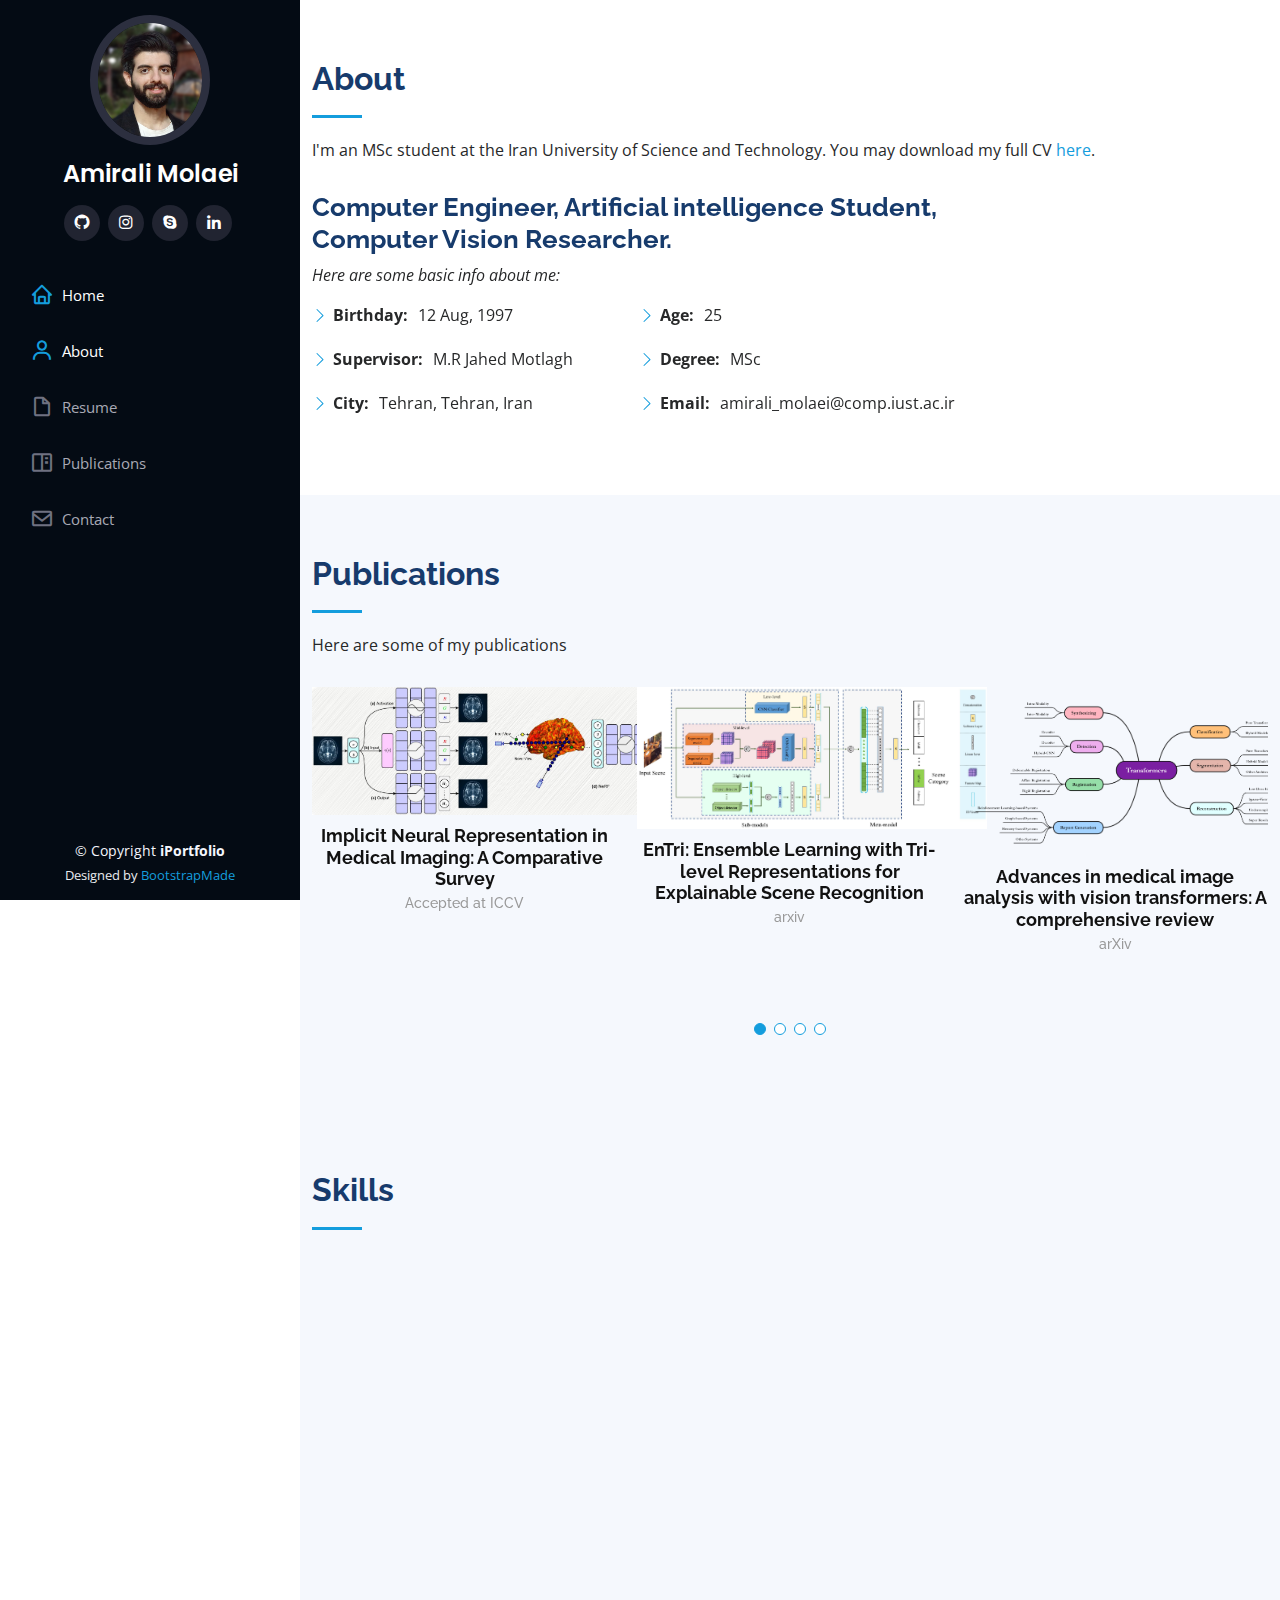
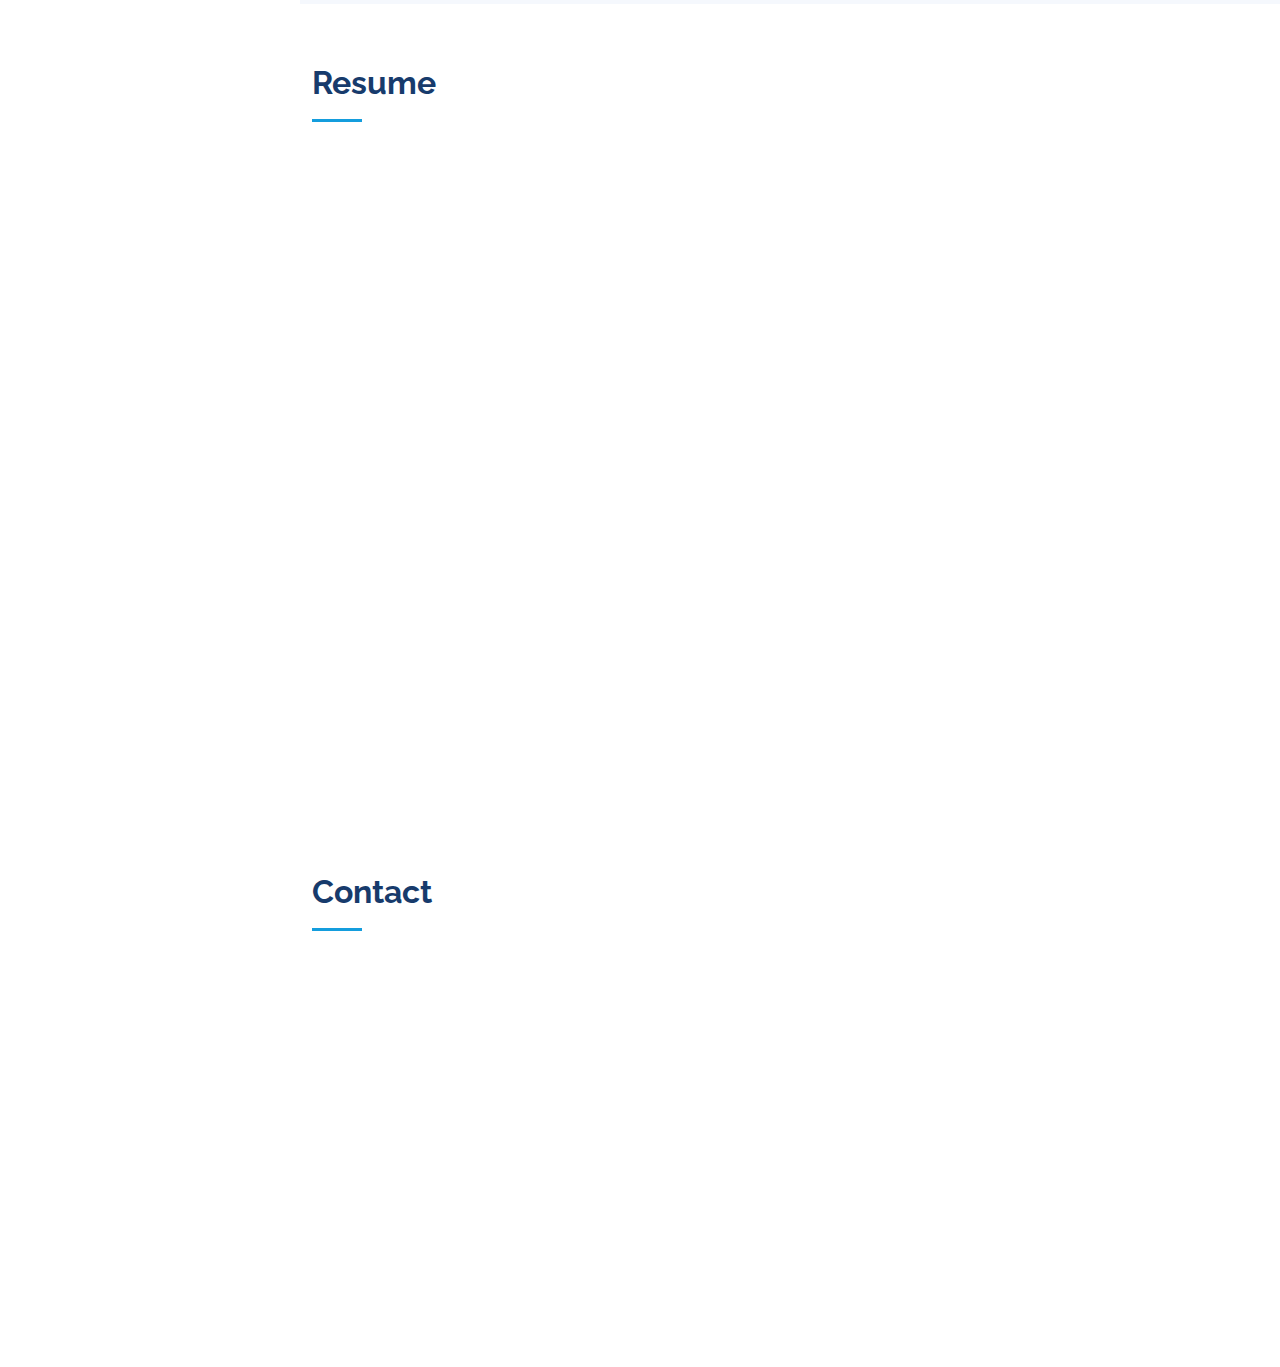
==== commit 14139689: "Update index.html" ====
--- a/index.html
+++ b/index.html
@@ -109,9 +109,7 @@
             
             </p>
           </div>
-	<div class="col-lg-4" data-aos="fade-left">
-            <img src="Images/20230603_201415_01.jpg" class="img-fluid" alt="" width="300">
-         </div>
+
         </div>
 
       </div>
@@ -338,7 +336,23 @@
 
         <div class="testimonials-slider swiper" data-aos="fade-up" data-aos-delay="100">
           <div class="swiper-wrapper">
-            <div class="swiper-slide">
+
+
+	    <div class="swiper-slide">
+              <div class="testimonial-item" data-aos="fade-up" data-aos-delay="200">
+                <!-- <p>
+                  <i class="bx bxs-quote-alt-left quote-icon-left"></i>
+                  Enim nisi quem export duis labore cillum quae magna enim sint quorum nulla quem veniam duis minim tempor labore quem eram duis noster aute amet eram fore quis sint minim.
+                  <i class="bx bxs-quote-alt-right quote-icon-right"></i>
+                </p>
+                <img src="assets/img/testimonials/testimonials-1.jpg" class="testimonial-img" alt=""> -->
+                <a href="https://arxiv.org/abs/2307.16142" target="blank">   <img src="assets/img/publications/INR.jpg" class="testimonial-img" alt=""></a>
+                <h3>Implicit Neural Representation in Medical Imaging: A Comparative Survey</h3>
+                <h4>Accepted at ICCV</h4>
+              </div>
+            </div>
+
+	   <div class="swiper-slide">
               <div class="testimonial-item" data-aos="fade-up">
               	<!-- <img src="assets/img/publications/pranc.png" /> -->
                 <!-- <p>
@@ -351,22 +365,7 @@
                 <h4>arxiv</h4>
               </div>
             </div>
-        
-            <div class="swiper-slide">
-              <div class="testimonial-item" data-aos="fade-up" data-aos-delay="100">
-                <!-- <p>
-                  <i class="bx bxs-quote-alt-left quote-icon-left"></i>
-                  Export tempor illum tamen malis malis eram quae irure esse labore quem cillum quid cillum eram malis quorum velit fore eram velit sunt aliqua noster fugiat irure amet legam anim culpa.
-                  <i class="bx bxs-quote-alt-right quote-icon-right"></i>
-                </p>
-                <img src="assets/img/testimonials/testimonials-2.jpg" class="testimonial-img" alt=""> -->
-                <a href="https://arxiv.org/abs/2307.10003" target="blank"> <img src="assets/img/publications/TbExplain.jpg" class="testimonial-img" alt=""></a>
-	    
-                <h3>TbExplain: A Text-based Explanation Method for Scene Classification Models with the Statistical Prediction Correction</h3>
-                <h4>arxiv</h4>
-              </div>
-            </div>
-        
+
             <div class="swiper-slide">
               <div class="testimonial-item" data-aos="fade-up" data-aos-delay="200">
                 <!-- <p>
@@ -380,33 +379,22 @@
                 <h4>arXiv</h4>
               </div>
             </div>
-
-	    <div class="swiper-slide">
-              <div class="testimonial-item" data-aos="fade-up" data-aos-delay="200">
+		  
+            <div class="swiper-slide">
+              <div class="testimonial-item" data-aos="fade-up" data-aos-delay="100">
                 <!-- <p>
                   <i class="bx bxs-quote-alt-left quote-icon-left"></i>
-                  Enim nisi quem export duis labore cillum quae magna enim sint quorum nulla quem veniam duis minim tempor labore quem eram duis noster aute amet eram fore quis sint minim.
+                  Export tempor illum tamen malis malis eram quae irure esse labore quem cillum quid cillum eram malis quorum velit fore eram velit sunt aliqua noster fugiat irure amet legam anim culpa.
                   <i class="bx bxs-quote-alt-right quote-icon-right"></i>
                 </p>
-                <img src="assets/img/testimonials/testimonials-3.jpg" class="testimonial-img" alt=""> -->
-                <a href="https://arxiv.org/abs/2307.16142" target="blank">   <img src="assets/img/publications/INR.jpg" class="testimonial-img" alt=""></a>
-                <h3>Implicit Neural Representation in Medical Imaging: A Comparative Survey</h3>
-                <h4>Accepted at ICCV</h4>
+                <img src="assets/img/testimonials/testimonials-4.jpg" class="testimonial-img" alt=""> -->
+                <a href="https://arxiv.org/abs/2307.10003" target="blank"> <img src="assets/img/publications/TbExplain.jpg" class="testimonial-img" alt=""></a>
+	    
+                <h3>TbExplain: A Text-based Explanation Method for Scene Classification Models with the Statistical Prediction Correction</h3>
+                <h4>arxiv</h4>
               </div>
             </div>
 	        
-            <!-- <div class="swiper-slide">
-              <div class="testimonial-item" data-aos="fade-up" data-aos-delay="400">
-                <p>
-                  <i class="bx bxs-quote-alt-left quote-icon-left"></i>
-                  Quis quorum aliqua sint quem legam fore sunt eram irure aliqua veniam tempor noster veniam enim culpa labore duis sunt culpa nulla illum cillum fugiat legam esse veniam culpa fore nisi cillum quid.
-                  <i class="bx bxs-quote-alt-right quote-icon-right"></i>
-                </p>
-                <img src="assets/img/testimonials/testimonials-5.jpg" class="testimonial-img" alt="">
-                <h3>John Larson</h3>
-                <h4>Entrepreneur</h4>
-              </div>
-            </div> -->
 
           </div>
           <div class="swiper-pagination"></div>
@@ -568,7 +556,7 @@
                 <p>amirali_molaei@comp.iust.ac.ir<br>
 		molaeiamirali@gmail.com</p>
 		<h4>Telegram:</h4>
-		<p>amiraliMLE</p>
+		<p><a href="https://t.me/AmiraliMLE" target="_blank">amiraliMLE</a></p>
 		      
               </div>
 
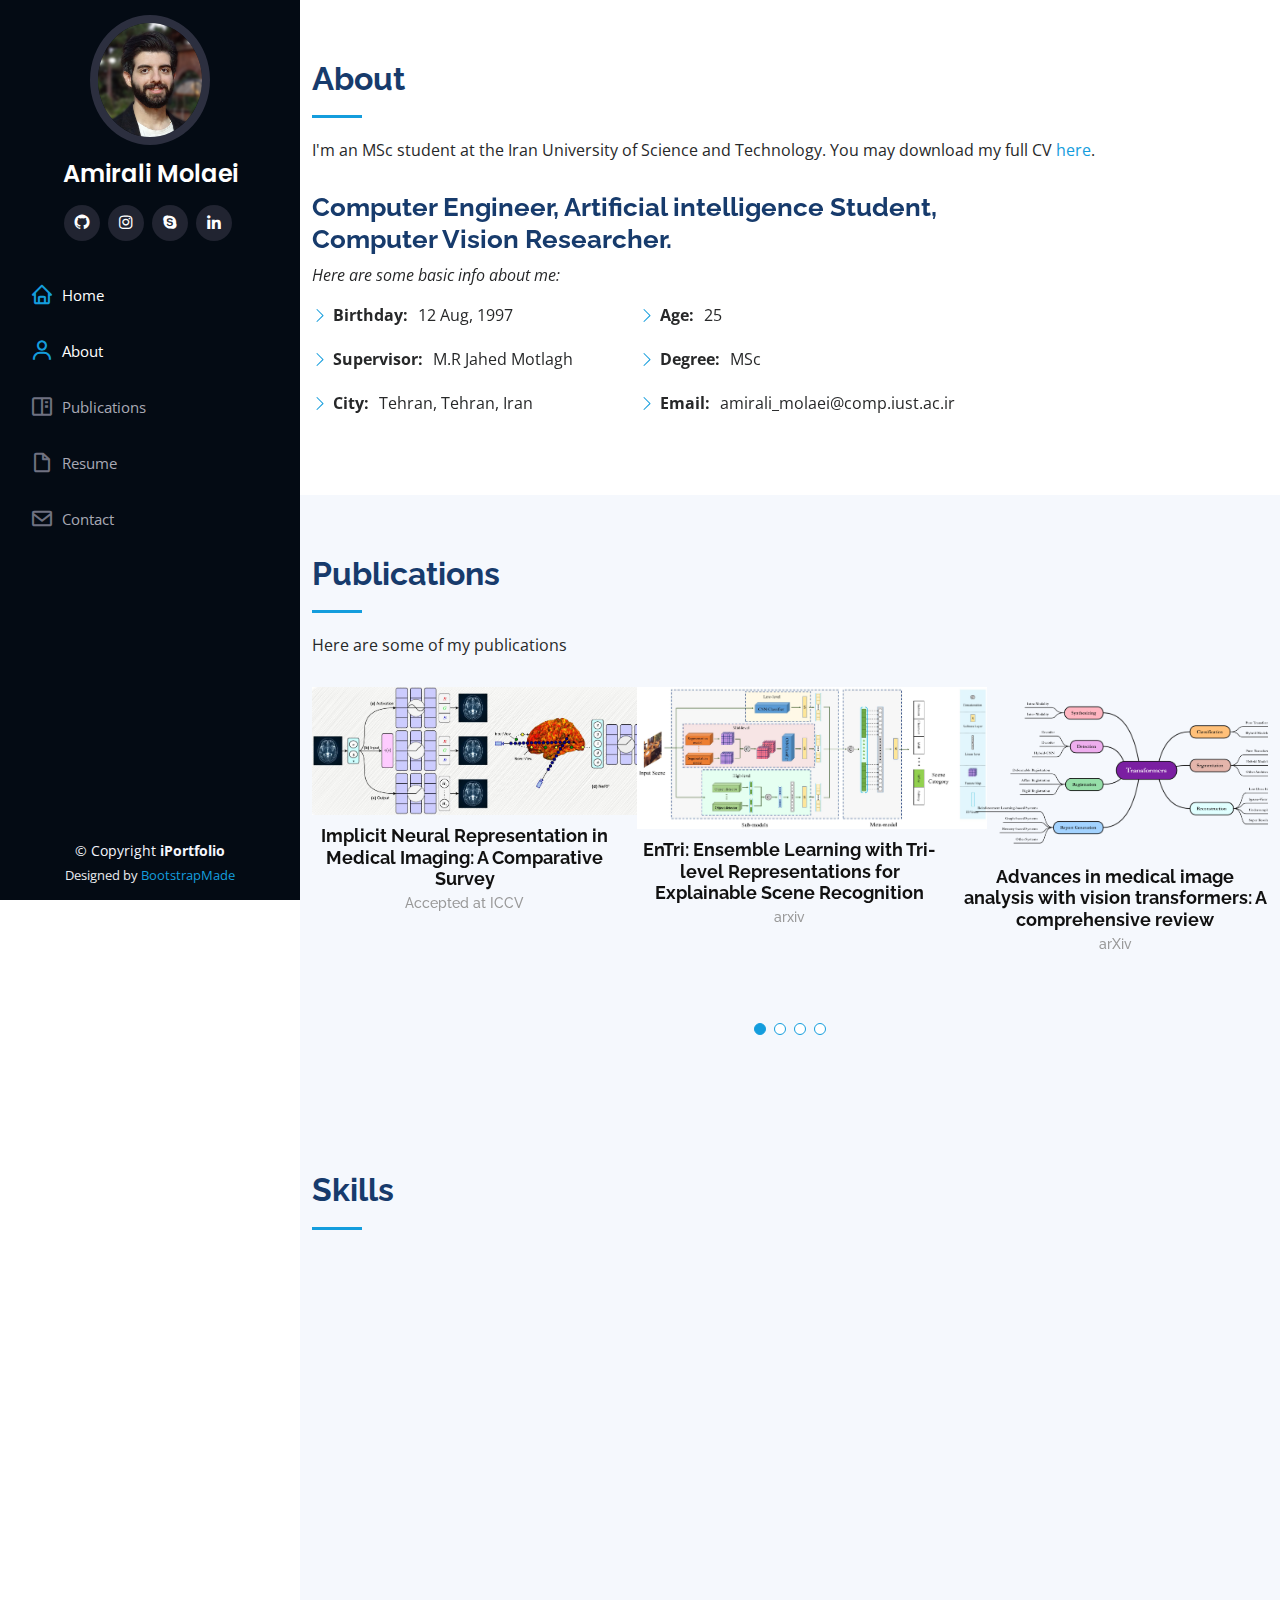
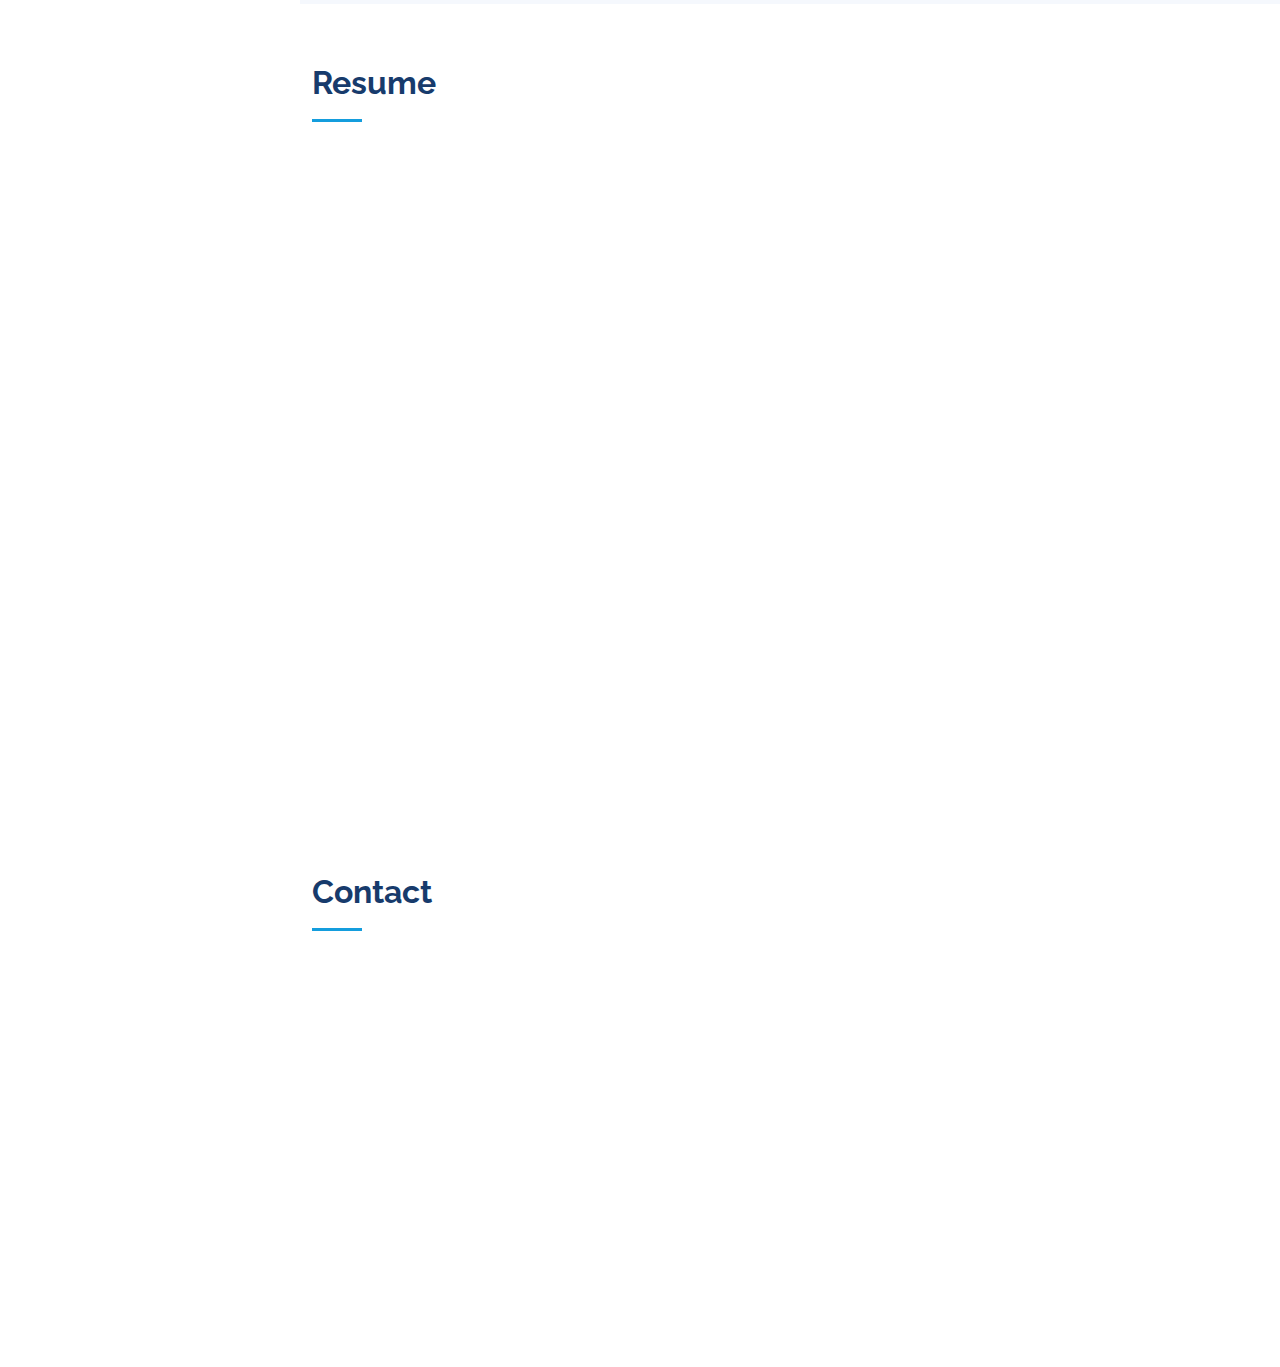
==== commit 88aadd04: "Update index.html" ====
--- a/index.html
+++ b/index.html
@@ -59,8 +59,8 @@
         <ul>
           <li><a href="#hero" class="nav-link scrollto active"><i class="bx bx-home"></i> <span>Home</span></a></li>
           <li><a href="#about" class="nav-link scrollto"><i class="bx bx-user"></i> <span>About</span></a></li>
+	  <li><a href="#publications" class="nav-link scrollto"><i class="bx bx-book-content"></i> <span>Publications</span></a></li>
           <li><a href="#resume" class="nav-link scrollto"><i class="bx bx-file-blank"></i> <span>Resume</span></a></li>
-          <li><a href="#publications" class="nav-link scrollto"><i class="bx bx-book-content"></i> <span>Publications</span></a></li>
           <!-- <li><a href="#services" class="nav-link scrollto"><i class="bx bx-server"></i> <span>Services</span></a></li> -->
           <li><a href="#contact" class="nav-link scrollto"><i class="bx bx-envelope"></i> <span>Contact</span></a></li>
         </ul>
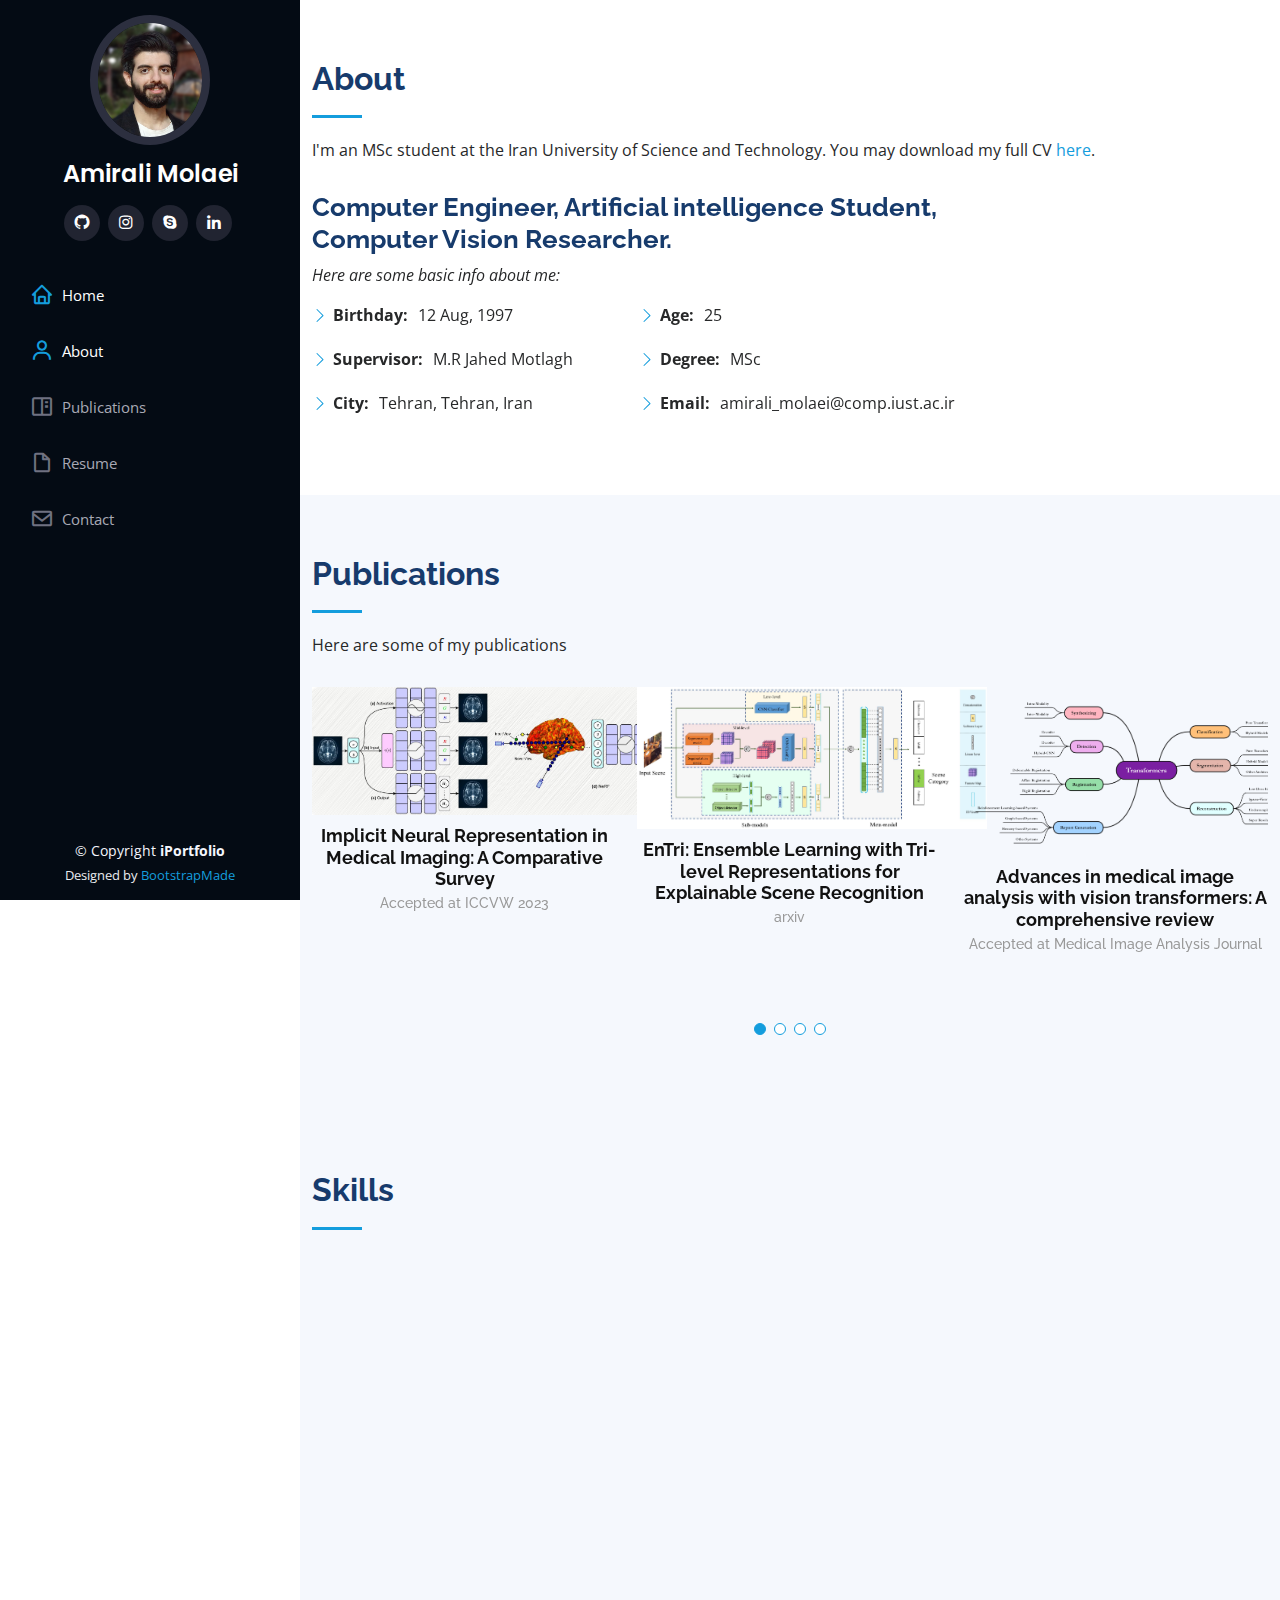
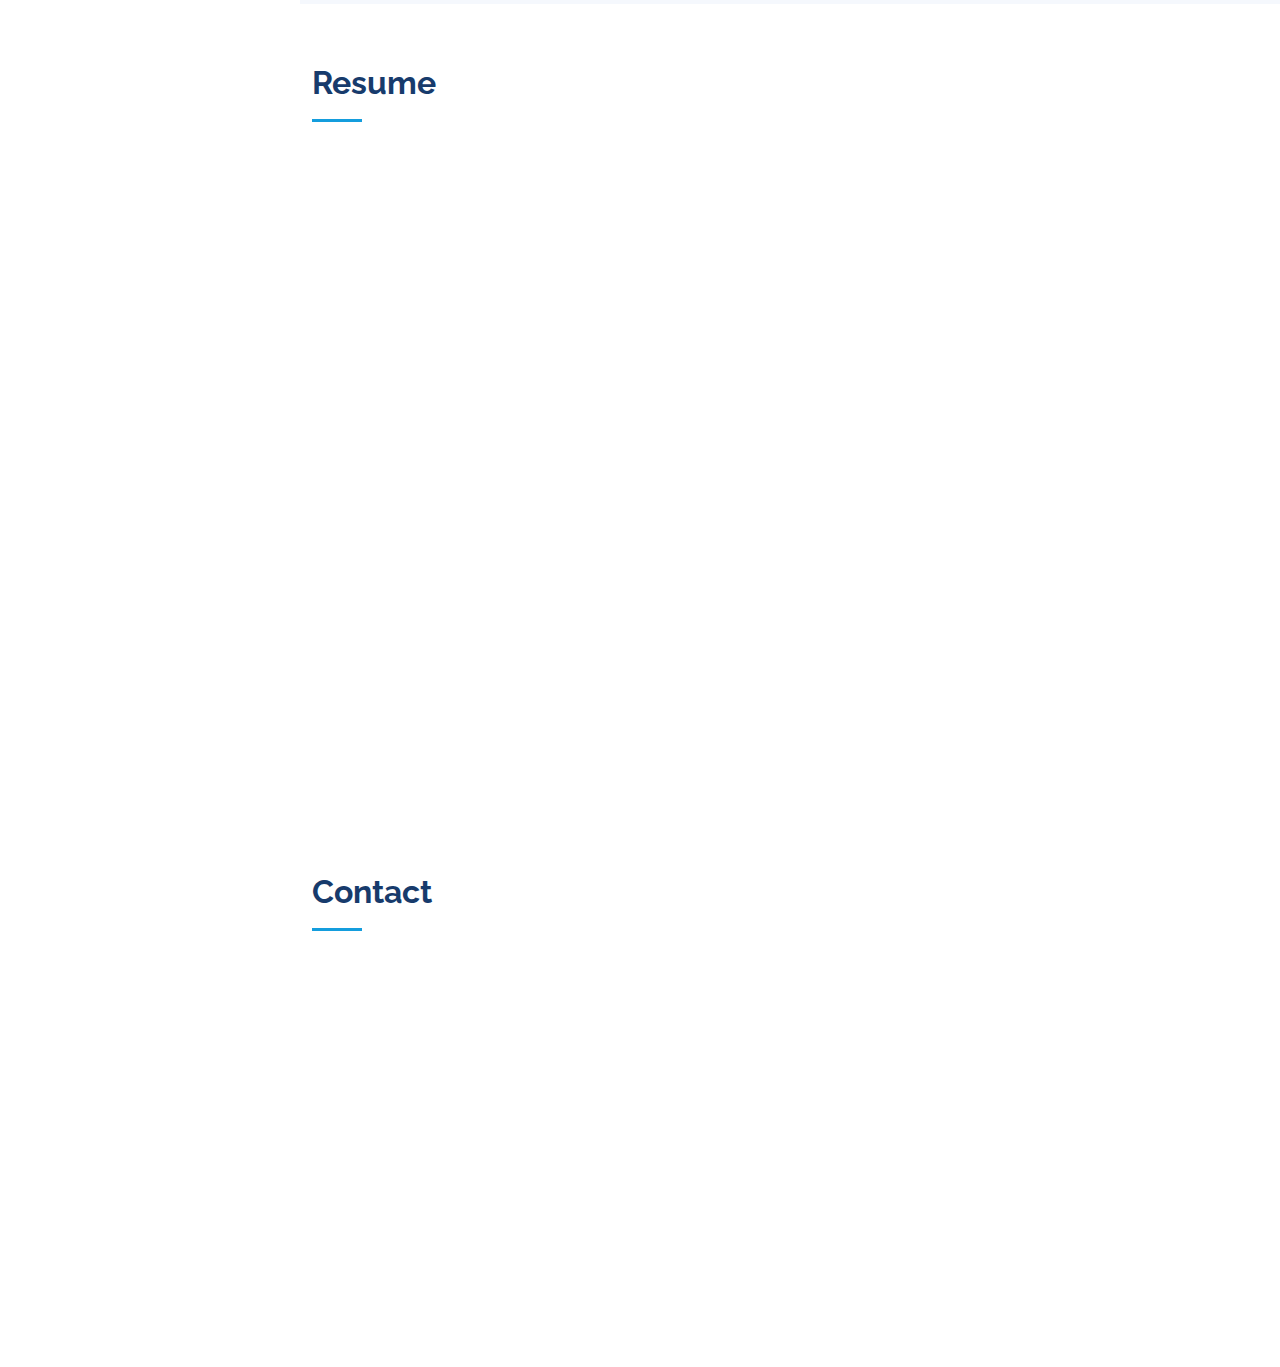
==== commit 58ac0901: "Update index.html" ====
--- a/index.html
+++ b/index.html
@@ -348,7 +348,7 @@
                 <img src="assets/img/testimonials/testimonials-1.jpg" class="testimonial-img" alt=""> -->
                 <a href="https://arxiv.org/abs/2307.16142" target="blank">   <img src="assets/img/publications/INR.jpg" class="testimonial-img" alt=""></a>
                 <h3>Implicit Neural Representation in Medical Imaging: A Comparative Survey</h3>
-                <h4>Accepted at ICCV</h4>
+                <h4>Accepted at ICCVW 2023</h4>
               </div>
             </div>
 
@@ -376,7 +376,7 @@
                 <img src="assets/img/testimonials/testimonials-3.jpg" class="testimonial-img" alt=""> -->
                 <a href="https://arxiv.org/abs/2301.03505" target="blank">   <img src="assets/img/publications/Transformers.png" class="testimonial-img" alt=""></a>
                 <h3>Advances in medical image analysis with vision transformers: A comprehensive review</h3>
-                <h4>arXiv</h4>
+                <h4>Accepted at Medical Image Analysis Journal</h4>
               </div>
             </div>
 		  
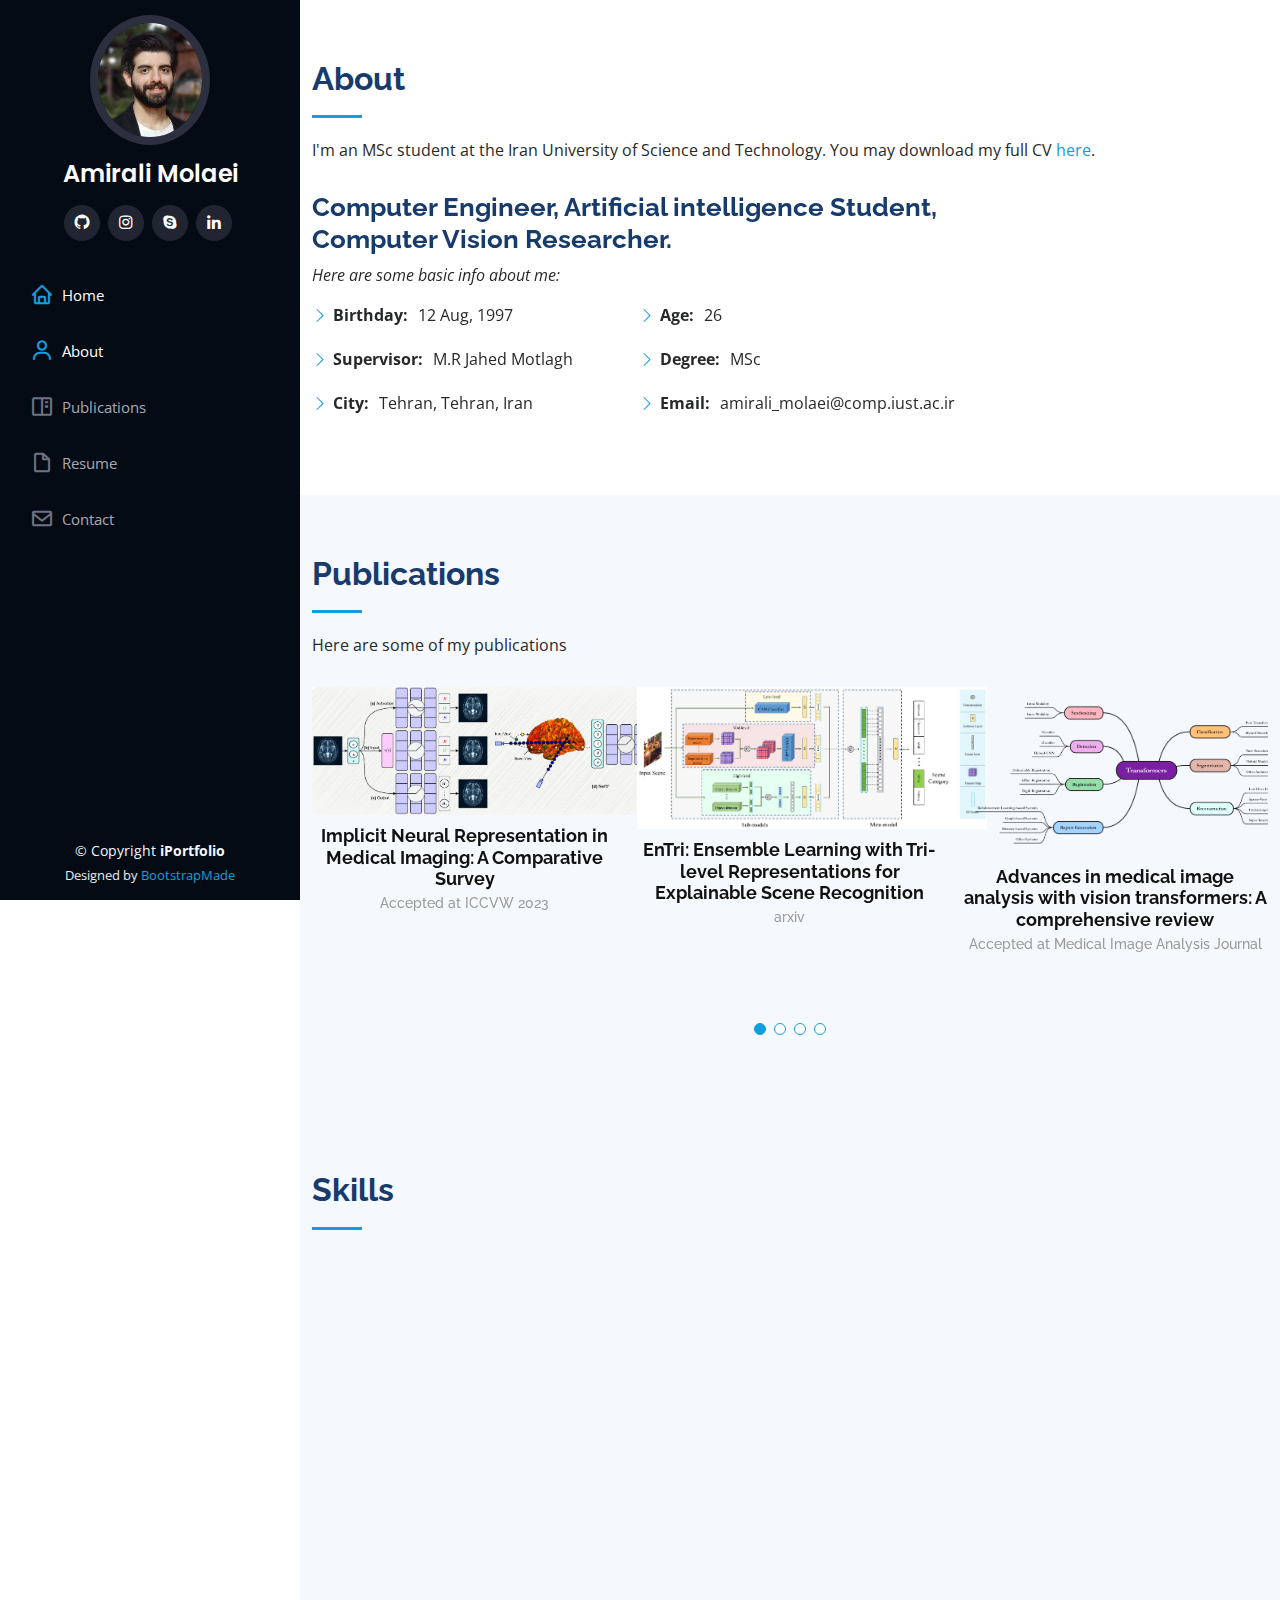
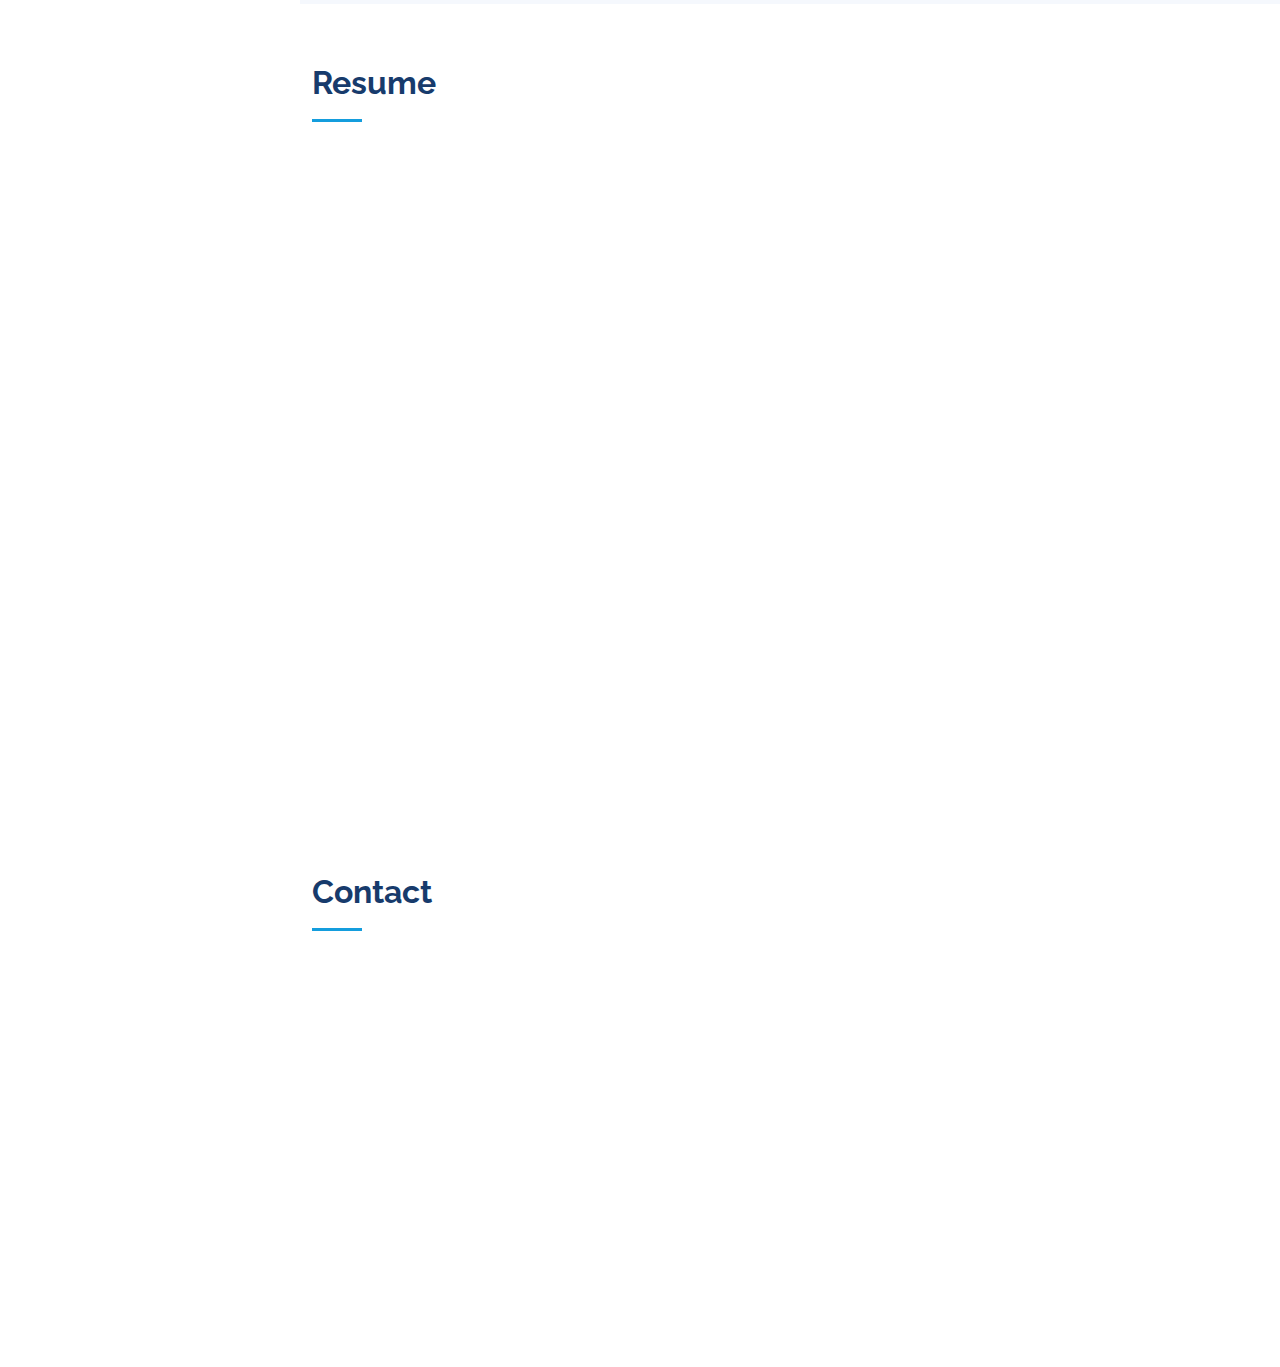
==== commit 52e85d0a: "Update index.html" ====
--- a/index.html
+++ b/index.html
@@ -98,7 +98,7 @@
               </div>
               <div class="col-lg-6">
                 <ul>
-                  <li><i class="bi bi-chevron-right"></i> <strong>Age:</strong> <span>25</span></li>
+                  <li><i class="bi bi-chevron-right"></i> <strong>Age:</strong> <span>26</span></li>
                   <li><i class="bi bi-chevron-right"></i> <strong>Degree:</strong> <span>MSc</span></li>
                   <li><i class="bi bi-chevron-right"></i> <strong>Email:</strong> <span>amirali_molaei@comp.iust.ac.ir</span></li>
                   <!-- <li><i class="bi bi-chevron-right"></i> <strong>Freelance:</strong> <span>Available</span></li> -->
